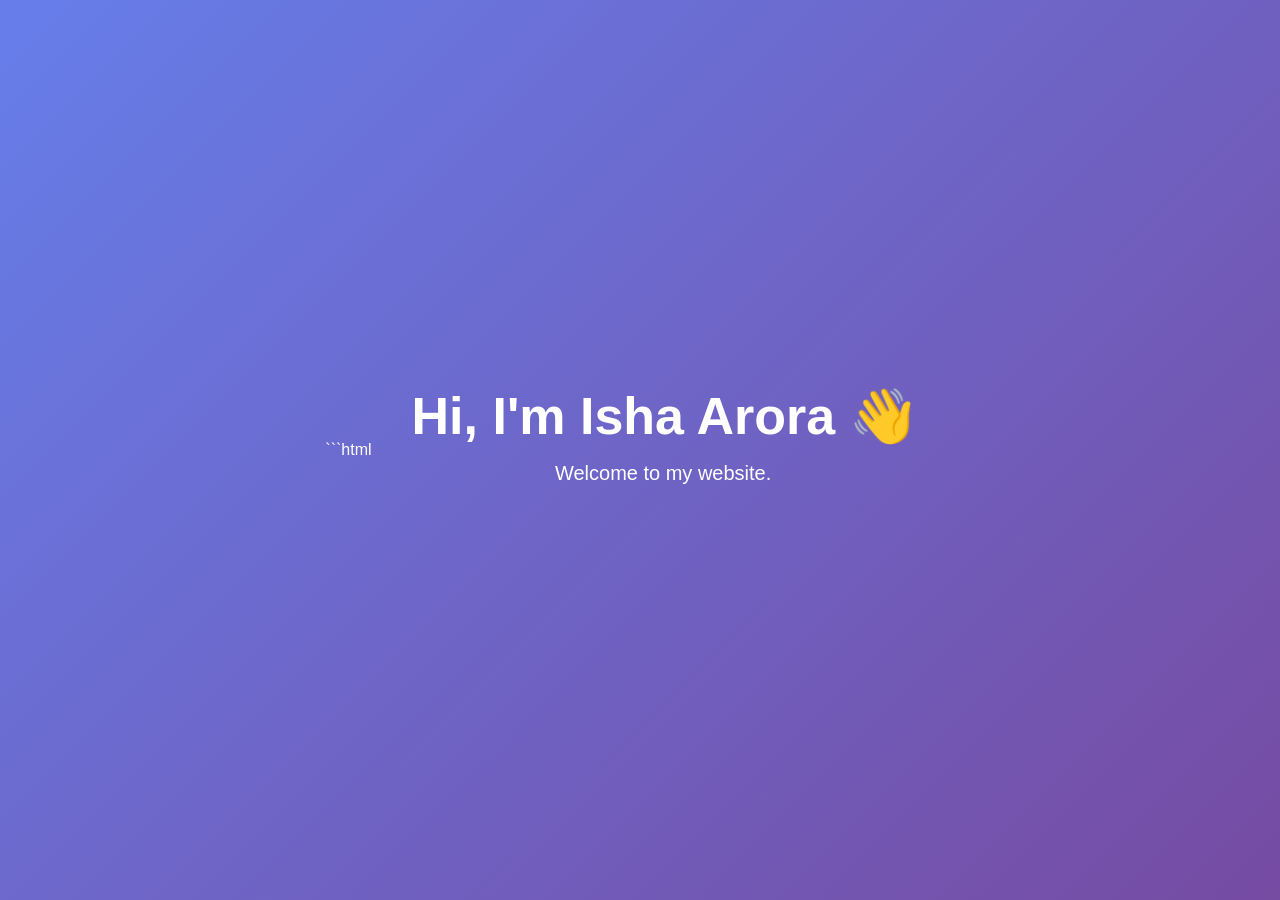
==== index.html @ 1badd106 "Create index.html for official website Initial HTML structure for Isha Arora's official website." ====
```html
<!DOCTYPE html>
<html lang="en">
<head>
    <meta charset="UTF-8">
    <meta name="viewport" content="width=device-width, initial-scale=1.0">

    <title>Isha Arora | Official Website</title>

    <style>
        * {
            margin: 0;
            padding: 0;
            box-sizing: border-box;
            font-family: Arial, sans-serif;
        }

        body {
            min-height: 100vh;
            display: flex;
            justify-content: center;
            align-items: center;
            background: linear-gradient(135deg, #667eea, #764ba2);
            color: white;
            text-align: center;
        }

        .container {
            padding: 40px;
        }

        h1 {
            font-size: 52px;
            margin-bottom: 15px;
        }

        p {
            font-size: 20px;
            margin-bottom: 30px;
        }

        .button {
            display: inline-block;
            padding: 14px 28px;
            background: white;
            color: #667eea;
            text-decoration: none;
            border-radius: 30px;
            font-weight: bold;
            transition: 0.3s;
        }

        .button:hover {
            transform: scale(1.05);
        }

        .status {
            margin-top: 30px;
            font-size: 14px;
            opacity: 0.8;
        }
    </style>
</head>

<body>

    <div class="container">

        <h1>Hi, I'm Isha Arora 👋</h1>

        <p>Welcome to my website.</
```
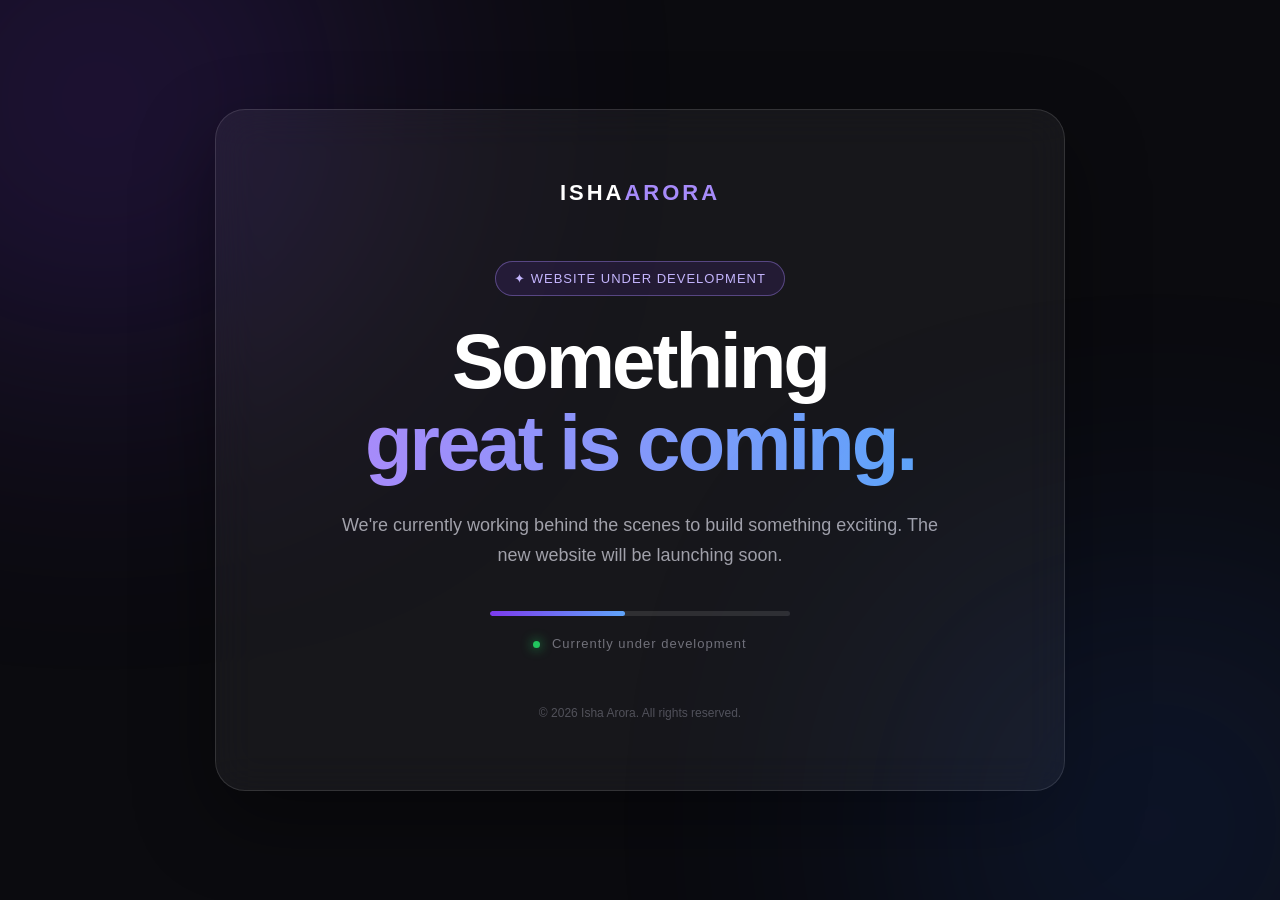
==== commit a0250e00: "Revamp index.html for upcoming website launch Updated the title and added a development status messa" ====
--- a/index.html
+++ b/index.html
@@ -1,72 +1,222 @@
-```html
 <!DOCTYPE html>
 <html lang="en">
 <head>
     <meta charset="UTF-8">
     <meta name="viewport" content="width=device-width, initial-scale=1.0">
 
-    <title>Isha Arora | Official Website</title>
+    <title>Isha Arora | Coming Soon</title>
+
+    <meta name="description" content="Isha Arora's official website is currently under development.">
 
     <style>
         * {
             margin: 0;
             padding: 0;
             box-sizing: border-box;
-            font-family: Arial, sans-serif;
         }
 
         body {
             min-height: 100vh;
+            font-family: Arial, Helvetica, sans-serif;
+            background: #0b0b0f;
+            color: #ffffff;
             display: flex;
             justify-content: center;
             align-items: center;
-            background: linear-gradient(135deg, #667eea, #764ba2);
-            color: white;
+            overflow: hidden;
+        }
+
+        /* Background glow */
+        body::before {
+            content: "";
+            position: fixed;
+            width: 500px;
+            height: 500px;
+            background: #7c3aed;
+            border-radius: 50%;
+            filter: blur(150px);
+            opacity: 0.25;
+            top: -150px;
+            left: -150px;
+        }
+
+        body::after {
+            content: "";
+            position: fixed;
+            width: 450px;
+            height: 450px;
+            background: #2563eb;
+            border-radius: 50%;
+            filter: blur(150px);
+            opacity: 0.2;
+            bottom: -150px;
+            right: -100px;
+        }
+
+        .container {
+            position: relative;
+            width: 90%;
+            max-width: 850px;
+            padding: 70px 40px;
             text-align: center;
-        }
-
-        .container {
-            padding: 40px;
+            background: rgba(255, 255, 255, 0.05);
+            border: 1px solid rgba(255, 255, 255, 0.12);
+            border-radius: 30px;
+            backdrop-filter: blur(20px);
+            box-shadow: 0 30px 80px rgba(0, 0, 0, 0.4);
+        }
+
+        .logo {
+            font-size: 22px;
+            font-weight: bold;
+            letter-spacing: 3px;
+            margin-bottom: 55px;
+            text-transform: uppercase;
+        }
+
+        .logo span {
+            color: #a78bfa;
+        }
+
+        .badge {
+            display: inline-block;
+            padding: 9px 18px;
+            border-radius: 50px;
+            border: 1px solid rgba(167, 139, 250, 0.4);
+            background: rgba(124, 58, 237, 0.12);
+            color: #c4b5fd;
+            font-size: 13px;
+            letter-spacing: 1px;
+            margin-bottom: 25px;
         }
 
         h1 {
-            font-size: 52px;
-            margin-bottom: 15px;
-        }
-
-        p {
-            font-size: 20px;
-            margin-bottom: 30px;
-        }
-
-        .button {
+            font-size: clamp(42px, 7vw, 78px);
+            line-height: 1.05;
+            margin-bottom: 25px;
+            letter-spacing: -3px;
+        }
+
+        h1 span {
+            background: linear-gradient(90deg, #a78bfa, #60a5fa);
+            -webkit-background-clip: text;
+            -webkit-text-fill-color: transparent;
+        }
+
+        .description {
+            max-width: 600px;
+            margin: auto;
+            color: #a1a1aa;
+            font-size: 18px;
+            line-height: 1.7;
+        }
+
+        .loader {
+            width: 100%;
+            max-width: 300px;
+            height: 5px;
+            margin: 40px auto 20px;
+            background: rgba(255, 255, 255, 0.1);
+            border-radius: 20px;
+            overflow: hidden;
+        }
+
+        .loader-bar {
+            height: 100%;
+            width: 45%;
+            border-radius: 20px;
+            background: linear-gradient(90deg, #7c3aed, #60a5fa);
+            animation: loading 2s infinite ease-in-out;
+        }
+
+        @keyframes loading {
+            0% {
+                transform: translateX(-120%);
+            }
+
+            100% {
+                transform: translateX(250%);
+            }
+        }
+
+        .status {
+            color: #71717a;
+            font-size: 13px;
+            letter-spacing: 1px;
+        }
+
+        .footer {
+            margin-top: 55px;
+            color: #52525b;
+            font-size: 12px;
+        }
+
+        .dot {
             display: inline-block;
-            padding: 14px 28px;
-            background: white;
-            color: #667eea;
-            text-decoration: none;
-            border-radius: 30px;
-            font-weight: bold;
-            transition: 0.3s;
-        }
-
-        .button:hover {
-            transform: scale(1.05);
-        }
-
-        .status {
-            margin-top: 30px;
-            font-size: 14px;
-            opacity: 0.8;
+            width: 7px;
+            height: 7px;
+            background: #22c55e;
+            border-radius: 50%;
+            margin-right: 7px;
+            box-shadow: 0 0 12px #22c55e;
+        }
+
+        @media (max-width: 600px) {
+            .container {
+                padding: 50px 25px;
+            }
+
+            .logo {
+                margin-bottom: 40px;
+            }
+
+            h1 {
+                letter-spacing: -2px;
+            }
+
+            .description {
+                font-size: 16px;
+            }
         }
     </style>
 </head>
 
 <body>
 
-    <div class="container">
-
-        <h1>Hi, I'm Isha Arora 👋</h1>
-
-        <p>Welcome to my website.</
-```
+    <main class="container">
+
+        <div class="logo">
+            Isha<span>Arora</span>
+        </div>
+
+        <div class="badge">
+            ✦ WEBSITE UNDER DEVELOPMENT
+        </div>
+
+        <h1>
+            Something<br>
+            <span>great is coming.</span>
+        </h1>
+
+        <p class="description">
+            We're currently working behind the scenes to build something
+            exciting. The new website will be launching soon.
+        </p>
+
+        <div class="loader">
+            <div class="loader-bar"></div>
+        </div>
+
+        <p class="status">
+            <span class="dot"></span>
+            Currently under development
+        </p>
+
+        <div class="footer">
+            © 2026 Isha Arora. All rights reserved.
+        </div>
+
+    </main>
+
+</body>
+</html>
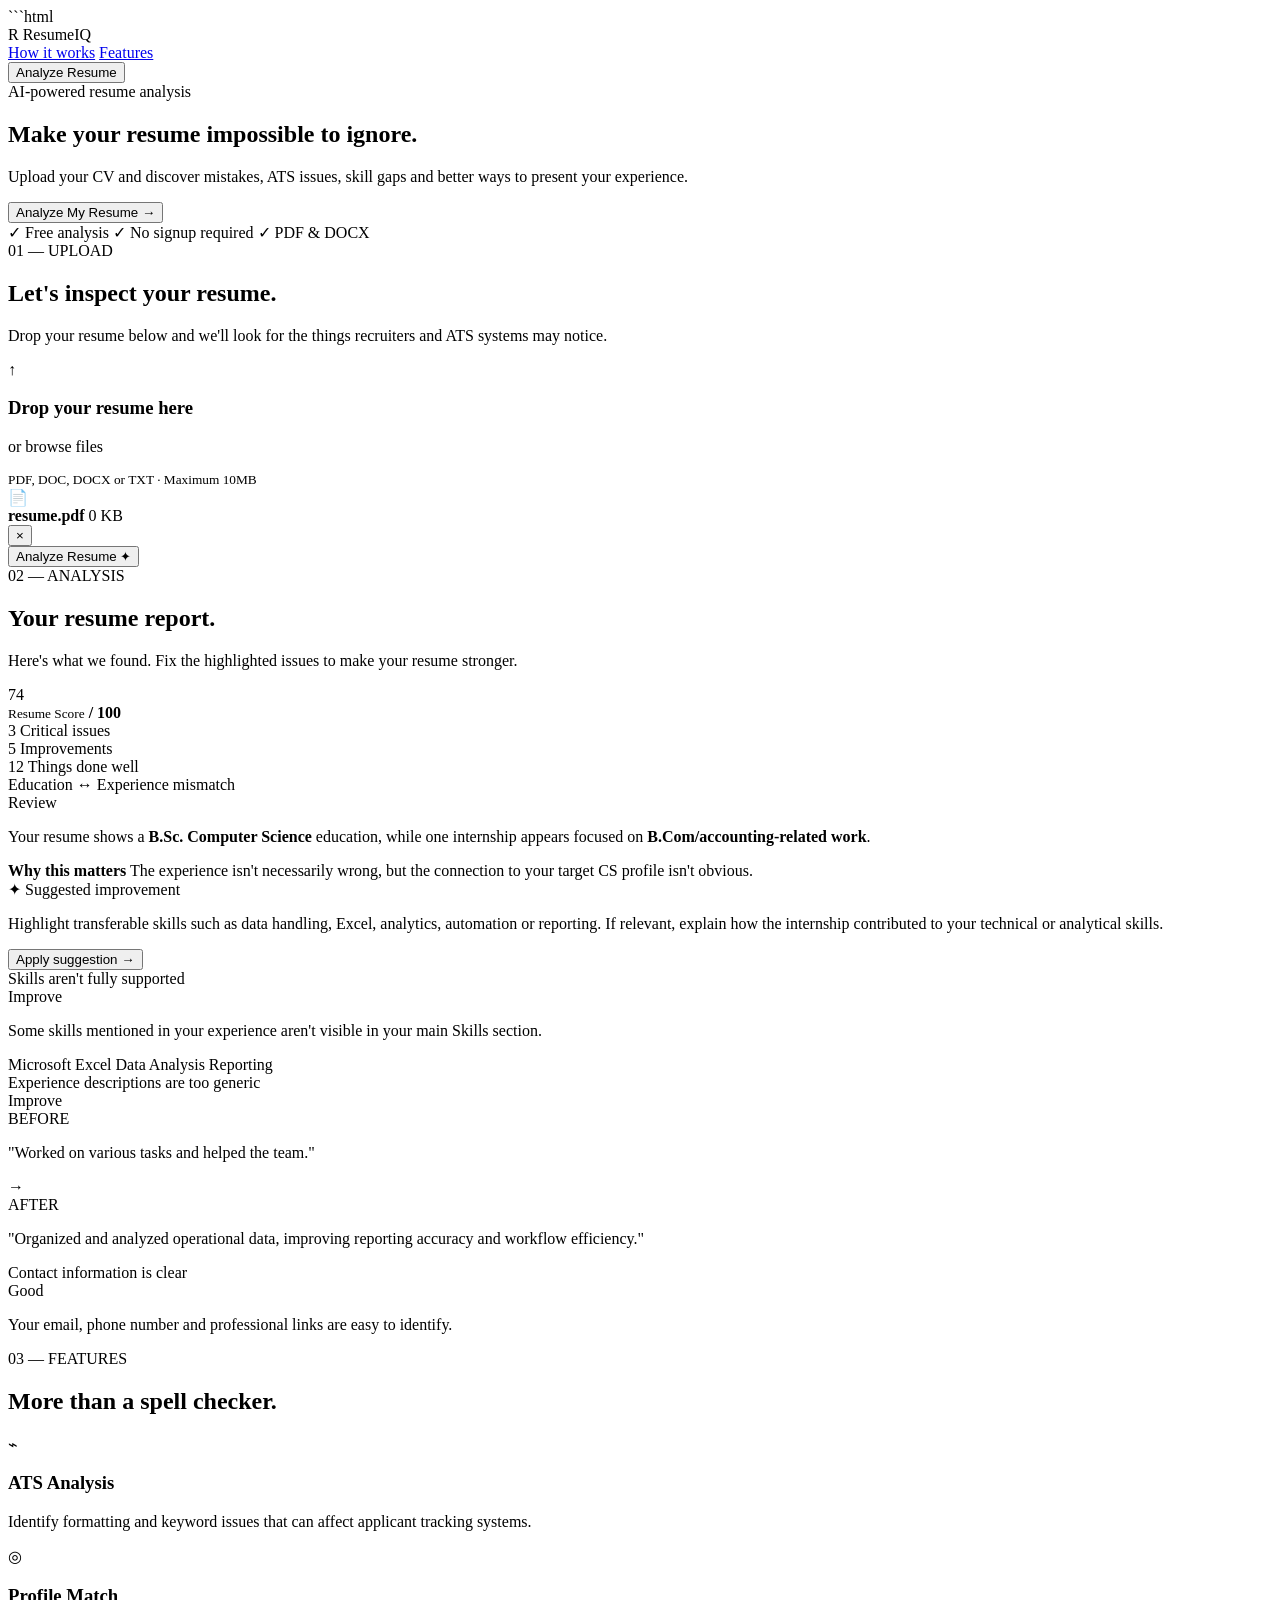
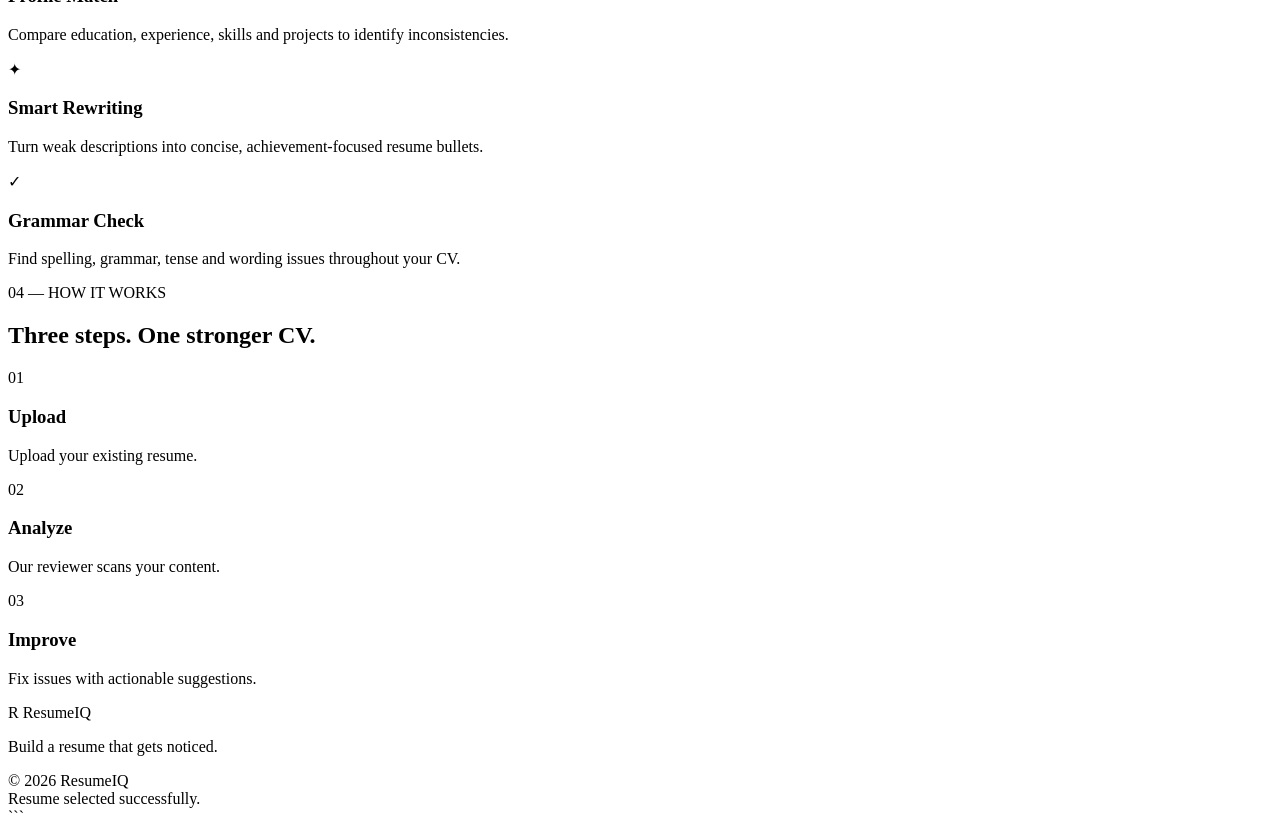
==== commit ab7c6ded: "Update index.html" ====
--- a/index.html
+++ b/index.html
@@ -1,222 +1,491 @@
+```html
 <!DOCTYPE html>
 <html lang="en">
 <head>
-    <meta charset="UTF-8">
-    <meta name="viewport" content="width=device-width, initial-scale=1.0">
-
-    <title>Isha Arora | Coming Soon</title>
-
-    <meta name="description" content="Isha Arora's official website is currently under development.">
-
-    <style>
-        * {
-            margin: 0;
-            padding: 0;
-            box-sizing: border-box;
-        }
-
-        body {
-            min-height: 100vh;
-            font-family: Arial, Helvetica, sans-serif;
-            background: #0b0b0f;
-            color: #ffffff;
-            display: flex;
-            justify-content: center;
-            align-items: center;
-            overflow: hidden;
-        }
-
-        /* Background glow */
-        body::before {
-            content: "";
-            position: fixed;
-            width: 500px;
-            height: 500px;
-            background: #7c3aed;
-            border-radius: 50%;
-            filter: blur(150px);
-            opacity: 0.25;
-            top: -150px;
-            left: -150px;
-        }
-
-        body::after {
-            content: "";
-            position: fixed;
-            width: 450px;
-            height: 450px;
-            background: #2563eb;
-            border-radius: 50%;
-            filter: blur(150px);
-            opacity: 0.2;
-            bottom: -150px;
-            right: -100px;
-        }
-
-        .container {
-            position: relative;
-            width: 90%;
-            max-width: 850px;
-            padding: 70px 40px;
-            text-align: center;
-            background: rgba(255, 255, 255, 0.05);
-            border: 1px solid rgba(255, 255, 255, 0.12);
-            border-radius: 30px;
-            backdrop-filter: blur(20px);
-            box-shadow: 0 30px 80px rgba(0, 0, 0, 0.4);
-        }
-
-        .logo {
-            font-size: 22px;
-            font-weight: bold;
-            letter-spacing: 3px;
-            margin-bottom: 55px;
-            text-transform: uppercase;
-        }
-
-        .logo span {
-            color: #a78bfa;
-        }
-
-        .badge {
-            display: inline-block;
-            padding: 9px 18px;
-            border-radius: 50px;
-            border: 1px solid rgba(167, 139, 250, 0.4);
-            background: rgba(124, 58, 237, 0.12);
-            color: #c4b5fd;
-            font-size: 13px;
-            letter-spacing: 1px;
-            margin-bottom: 25px;
-        }
-
-        h1 {
-            font-size: clamp(42px, 7vw, 78px);
-            line-height: 1.05;
-            margin-bottom: 25px;
-            letter-spacing: -3px;
-        }
-
-        h1 span {
-            background: linear-gradient(90deg, #a78bfa, #60a5fa);
-            -webkit-background-clip: text;
-            -webkit-text-fill-color: transparent;
-        }
-
-        .description {
-            max-width: 600px;
-            margin: auto;
-            color: #a1a1aa;
-            font-size: 18px;
-            line-height: 1.7;
-        }
-
-        .loader {
-            width: 100%;
-            max-width: 300px;
-            height: 5px;
-            margin: 40px auto 20px;
-            background: rgba(255, 255, 255, 0.1);
-            border-radius: 20px;
-            overflow: hidden;
-        }
-
-        .loader-bar {
-            height: 100%;
-            width: 45%;
-            border-radius: 20px;
-            background: linear-gradient(90deg, #7c3aed, #60a5fa);
-            animation: loading 2s infinite ease-in-out;
-        }
-
-        @keyframes loading {
-            0% {
-                transform: translateX(-120%);
-            }
-
-            100% {
-                transform: translateX(250%);
-            }
-        }
-
-        .status {
-            color: #71717a;
-            font-size: 13px;
-            letter-spacing: 1px;
-        }
-
-        .footer {
-            margin-top: 55px;
-            color: #52525b;
-            font-size: 12px;
-        }
-
-        .dot {
-            display: inline-block;
-            width: 7px;
-            height: 7px;
-            background: #22c55e;
-            border-radius: 50%;
-            margin-right: 7px;
-            box-shadow: 0 0 12px #22c55e;
-        }
-
-        @media (max-width: 600px) {
-            .container {
-                padding: 50px 25px;
-            }
-
-            .logo {
-                margin-bottom: 40px;
-            }
-
-            h1 {
-                letter-spacing: -2px;
-            }
-
-            .description {
-                font-size: 16px;
-            }
-        }
-    </style>
+  <meta charset="UTF-8" />
+  <meta name="viewport" content="width=device-width, initial-scale=1.0" />
+
+  <title>ResumeIQ — AI Resume Reviewer</title>
+
+  <meta
+    name="description"
+    content="Analyze your resume, find mistakes, improve your ATS score and make your CV stronger."
+  />
+
+  <link rel="preconnect" href="https://fonts.googleapis.com">
+  <link rel="preconnect" href="https://fonts.gstatic.com" crossorigin>
+
+  <link
+    href="https://fonts.googleapis.com/css2?family=Inter:wght@400;500;600;700;800&display=swap"
+    rel="stylesheet"
+  />
+
+  <link rel="stylesheet" href="style.css" />
 </head>
 
 <body>
 
-    <main class="container">
-
-        <div class="logo">
-            Isha<span>Arora</span>
-        </div>
-
-        <div class="badge">
-            ✦ WEBSITE UNDER DEVELOPMENT
-        </div>
-
-        <h1>
-            Something<br>
-            <span>great is coming.</span>
-        </h1>
-
-        <p class="description">
-            We're currently working behind the scenes to build something
-            exciting. The new website will be launching soon.
+  <div class="background">
+    <div class="orb orb-1"></div>
+    <div class="orb orb-2"></div>
+    <div class="grid"></div>
+  </div>
+
+  <nav class="navbar">
+    <div class="logo">
+      <span class="logo-icon">R</span>
+      <span>Resume<span>IQ</span></span>
+    </div>
+
+    <div class="nav-links">
+      <a href="#how">How it works</a>
+      <a href="#features">Features</a>
+    </div>
+
+    <button class="nav-btn" onclick="scrollToUpload()">
+      Analyze Resume
+    </button>
+  </nav>
+
+
+  <main>
+
+    <!-- HERO -->
+
+    <section class="hero">
+
+      <div class="badge">
+        <span class="pulse"></span>
+        AI-powered resume analysis
+      </div>
+
+      <h1>
+        Make your resume
+        <span>impossible to ignore.</span>
+      </h1>
+
+      <p class="hero-text">
+        Upload your CV and discover mistakes, ATS issues,
+        skill gaps and better ways to present your experience.
+      </p>
+
+      <button class="hero-btn" onclick="scrollToUpload()">
+        Analyze My Resume
+        <span>→</span>
+      </button>
+
+      <div class="trust">
+        <span>✓</span> Free analysis
+        <span>✓</span> No signup required
+        <span>✓</span> PDF & DOCX
+      </div>
+
+    </section>
+
+
+    <!-- UPLOAD -->
+
+    <section class="upload-section" id="upload">
+
+      <div class="section-label">01 — UPLOAD</div>
+
+      <h2>Let's inspect your resume.</h2>
+
+      <p class="section-subtitle">
+        Drop your resume below and we'll look for the things
+        recruiters and ATS systems may notice.
+      </p>
+
+      <div
+        class="upload-box"
+        id="dropZone"
+        onclick="document.getElementById('resumeInput').click()"
+      >
+
+        <input
+          type="file"
+          id="resumeInput"
+          accept=".pdf,.doc,.docx,.txt"
+          hidden
+        />
+
+        <div class="upload-icon">
+          ↑
+        </div>
+
+        <h3>Drop your resume here</h3>
+
+        <p>
+          or <span>browse files</span>
         </p>
 
-        <div class="loader">
-            <div class="loader-bar"></div>
-        </div>
-
-        <p class="status">
-            <span class="dot"></span>
-            Currently under development
-        </p>
-
-        <div class="footer">
-            © 2026 Isha Arora. All rights reserved.
-        </div>
-
-    </main>
+        <small>
+          PDF, DOC, DOCX or TXT · Maximum 10MB
+        </small>
+
+      </div>
+
+      <div class="file-preview" id="filePreview">
+
+        <div class="file-icon">📄</div>
+
+        <div class="file-info">
+          <strong id="fileName">resume.pdf</strong>
+          <span id="fileSize">0 KB</span>
+        </div>
+
+        <button onclick="removeFile(event)">×</button>
+
+      </div>
+
+      <button
+        class="analyze-btn"
+        id="analyzeBtn"
+        onclick="analyzeResume()"
+      >
+        Analyze Resume
+        <span>✦</span>
+      </button>
+
+    </section>
+
+
+    <!-- RESULTS -->
+
+    <section class="results" id="results">
+
+      <div class="section-label">02 — ANALYSIS</div>
+
+      <div class="results-header">
+
+        <div>
+          <h2>Your resume report.</h2>
+
+          <p>
+            Here's what we found. Fix the highlighted issues
+            to make your resume stronger.
+          </p>
+        </div>
+
+        <div class="score-card">
+
+          <div class="score-circle">
+            <span id="score">74</span>
+          </div>
+
+          <div>
+            <small>Resume Score</small>
+            <strong>/ 100</strong>
+          </div>
+
+        </div>
+
+      </div>
+
+
+      <div class="stats">
+
+        <div class="stat">
+          <span class="stat-number red" id="criticalCount">3</span>
+          <span>Critical issues</span>
+        </div>
+
+        <div class="stat">
+          <span class="stat-number yellow" id="warningCount">5</span>
+          <span>Improvements</span>
+        </div>
+
+        <div class="stat">
+          <span class="stat-number green" id="goodCount">12</span>
+          <span>Things done well</span>
+        </div>
+
+      </div>
+
+
+      <div class="issue-list" id="issueList">
+
+        <!-- ISSUE -->
+
+        <div class="issue critical">
+
+          <div class="issue-top">
+
+            <div class="issue-title">
+              <span class="issue-dot"></span>
+              Education ↔ Experience mismatch
+            </div>
+
+            <span class="tag critical-tag">
+              Review
+            </span>
+
+          </div>
+
+          <div class="issue-body">
+
+            <p>
+              Your resume shows a <strong>B.Sc. Computer Science</strong>
+              education, while one internship appears focused on
+              <strong>B.Com/accounting-related work</strong>.
+            </p>
+
+            <div class="notice">
+              <strong>Why this matters</strong>
+              <span>
+                The experience isn't necessarily wrong, but the
+                connection to your target CS profile isn't obvious.
+              </span>
+            </div>
+
+            <div class="suggestion">
+
+              <div class="suggestion-title">
+                ✦ Suggested improvement
+              </div>
+
+              <p>
+                Highlight transferable skills such as data handling,
+                Excel, analytics, automation or reporting. If relevant,
+                explain how the internship contributed to your technical
+                or analytical skills.
+              </p>
+
+              <button class="fix-btn">
+                Apply suggestion →
+              </button>
+
+            </div>
+
+          </div>
+
+        </div>
+
+
+        <!-- ISSUE -->
+
+        <div class="issue warning">
+
+          <div class="issue-top">
+
+            <div class="issue-title">
+              <span class="issue-dot"></span>
+              Skills aren't fully supported
+            </div>
+
+            <span class="tag warning-tag">
+              Improve
+            </span>
+
+          </div>
+
+          <div class="issue-body">
+
+            <p>
+              Some skills mentioned in your experience aren't visible
+              in your main Skills section.
+            </p>
+
+            <div class="chips">
+              <span>Microsoft Excel</span>
+              <span>Data Analysis</span>
+              <span>Reporting</span>
+            </div>
+
+          </div>
+
+        </div>
+
+
+        <!-- ISSUE -->
+
+        <div class="issue warning">
+
+          <div class="issue-top">
+
+            <div class="issue-title">
+              <span class="issue-dot"></span>
+              Experience descriptions are too generic
+            </div>
+
+            <span class="tag warning-tag">
+              Improve
+            </span>
+
+          </div>
+
+          <div class="issue-body">
+
+            <div class="comparison">
+
+              <div>
+                <label>BEFORE</label>
+                <p>
+                  "Worked on various tasks and helped the team."
+                </p>
+              </div>
+
+              <div class="arrow">→</div>
+
+              <div>
+                <label>AFTER</label>
+                <p>
+                  "Organized and analyzed operational data,
+                  improving reporting accuracy and workflow efficiency."
+                </p>
+              </div>
+
+            </div>
+
+          </div>
+
+        </div>
+
+
+        <!-- GOOD -->
+
+        <div class="issue good">
+
+          <div class="issue-top">
+
+            <div class="issue-title">
+              <span class="issue-dot"></span>
+              Contact information is clear
+            </div>
+
+            <span class="tag good-tag">
+              Good
+            </span>
+
+          </div>
+
+          <div class="issue-body">
+
+            <p>
+              Your email, phone number and professional links are
+              easy to identify.
+            </p>
+
+          </div>
+
+        </div>
+
+      </div>
+
+    </section>
+
+
+    <!-- FEATURES -->
+
+    <section class="features" id="features">
+
+      <div class="section-label">03 — FEATURES</div>
+
+      <h2>More than a spell checker.</h2>
+
+      <div class="feature-grid">
+
+        <div class="feature-card">
+          <div class="feature-icon">⌁</div>
+          <h3>ATS Analysis</h3>
+          <p>
+            Identify formatting and keyword issues that can affect
+            applicant tracking systems.
+          </p>
+        </div>
+
+        <div class="feature-card">
+          <div class="feature-icon">◎</div>
+          <h3>Profile Match</h3>
+          <p>
+            Compare education, experience, skills and projects
+            to identify inconsistencies.
+          </p>
+        </div>
+
+        <div class="feature-card">
+          <div class="feature-icon">✦</div>
+          <h3>Smart Rewriting</h3>
+          <p>
+            Turn weak descriptions into concise,
+            achievement-focused resume bullets.
+          </p>
+        </div>
+
+        <div class="feature-card">
+          <div class="feature-icon">✓</div>
+          <h3>Grammar Check</h3>
+          <p>
+            Find spelling, grammar, tense and wording issues
+            throughout your CV.
+          </p>
+        </div>
+
+      </div>
+
+    </section>
+
+
+    <!-- HOW IT WORKS -->
+
+    <section class="how" id="how">
+
+      <div class="section-label">04 — HOW IT WORKS</div>
+
+      <h2>Three steps. One stronger CV.</h2>
+
+      <div class="steps">
+
+        <div class="step">
+          <span>01</span>
+          <h3>Upload</h3>
+          <p>Upload your existing resume.</p>
+        </div>
+
+        <div class="step">
+          <span>02</span>
+          <h3>Analyze</h3>
+          <p>Our reviewer scans your content.</p>
+        </div>
+
+        <div class="step">
+          <span>03</span>
+          <h3>Improve</h3>
+          <p>Fix issues with actionable suggestions.</p>
+        </div>
+
+      </div>
+
+    </section>
+
+  </main>
+
+
+  <footer>
+
+    <div class="logo">
+      <span class="logo-icon">R</span>
+      Resume<span>IQ</span>
+    </div>
+
+    <p>
+      Build a resume that gets noticed.
+    </p>
+
+    <span class="copyright">
+      © 2026 ResumeIQ
+    </span>
+
+  </footer>
+
+
+  <div class="toast" id="toast">
+    Resume selected successfully.
+  </div>
+
+
+  <script src="script.js"></script>
 
 </body>
 </html>
+```
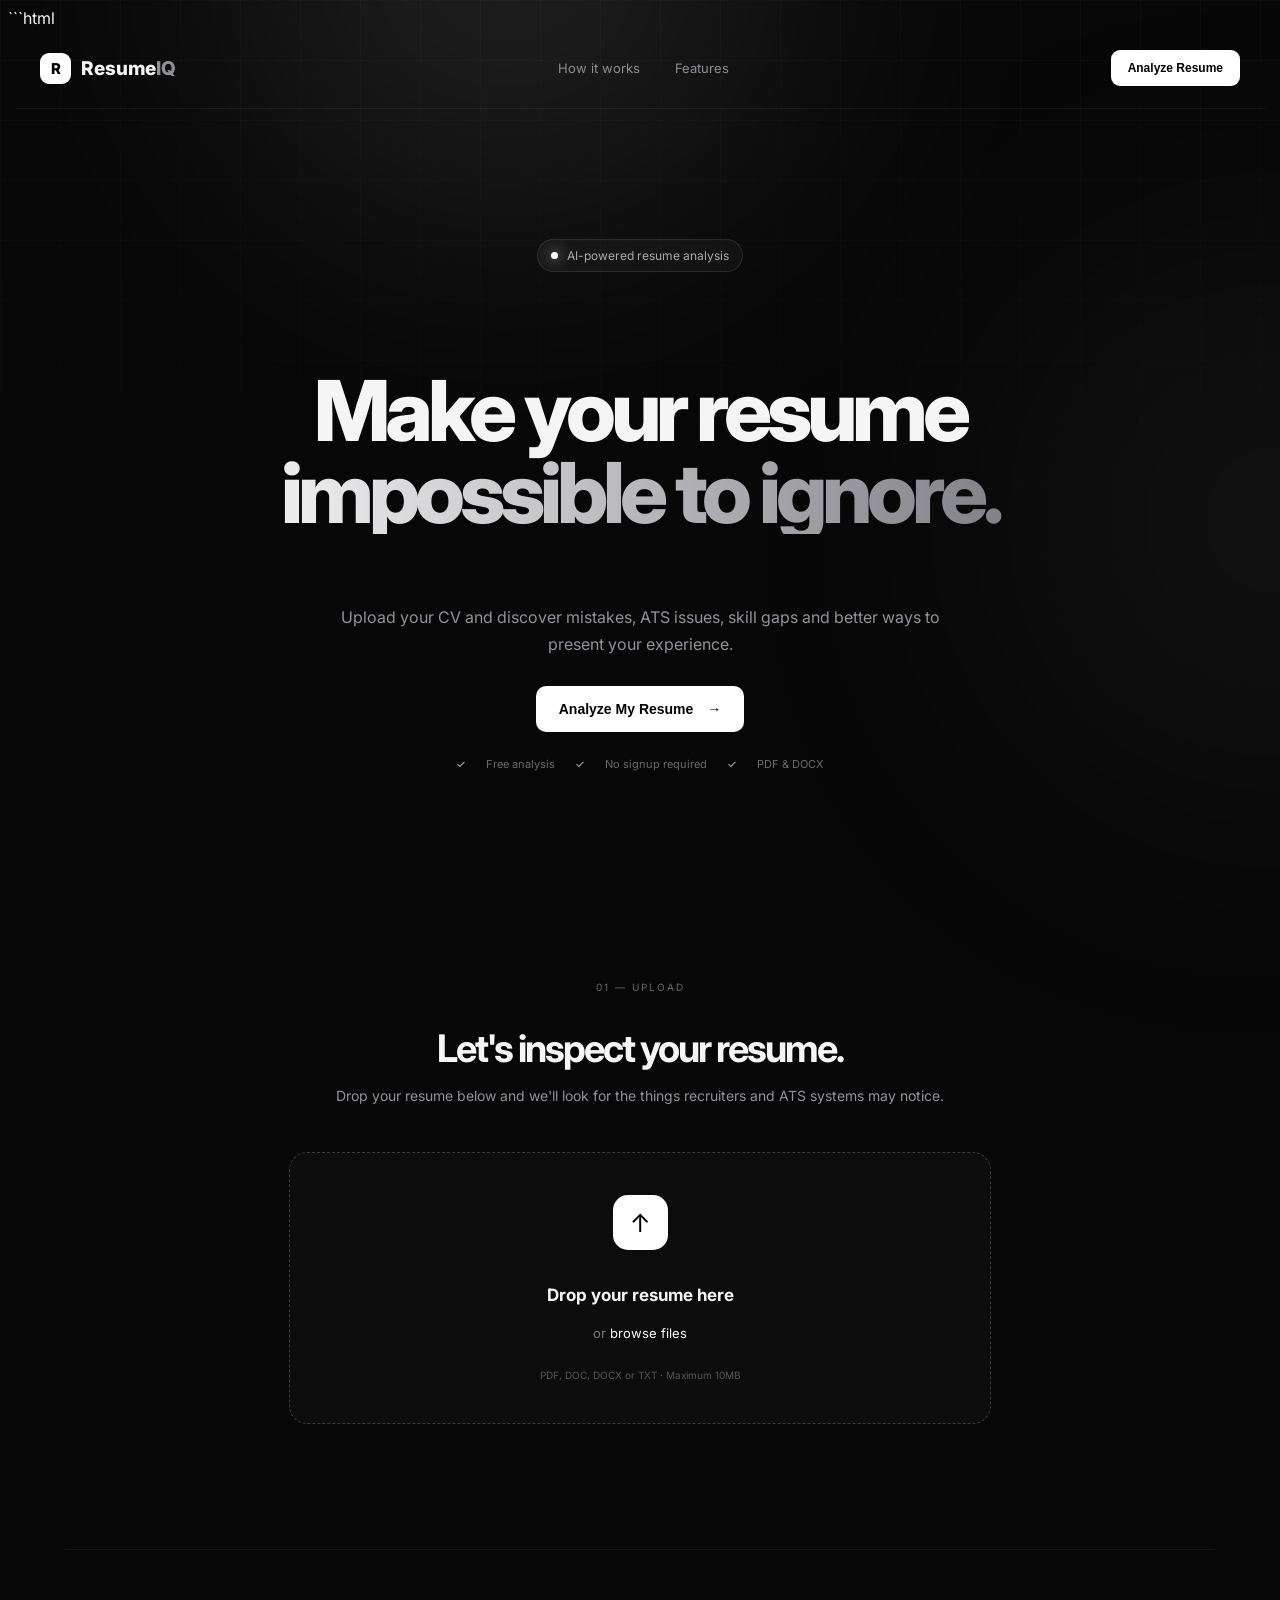
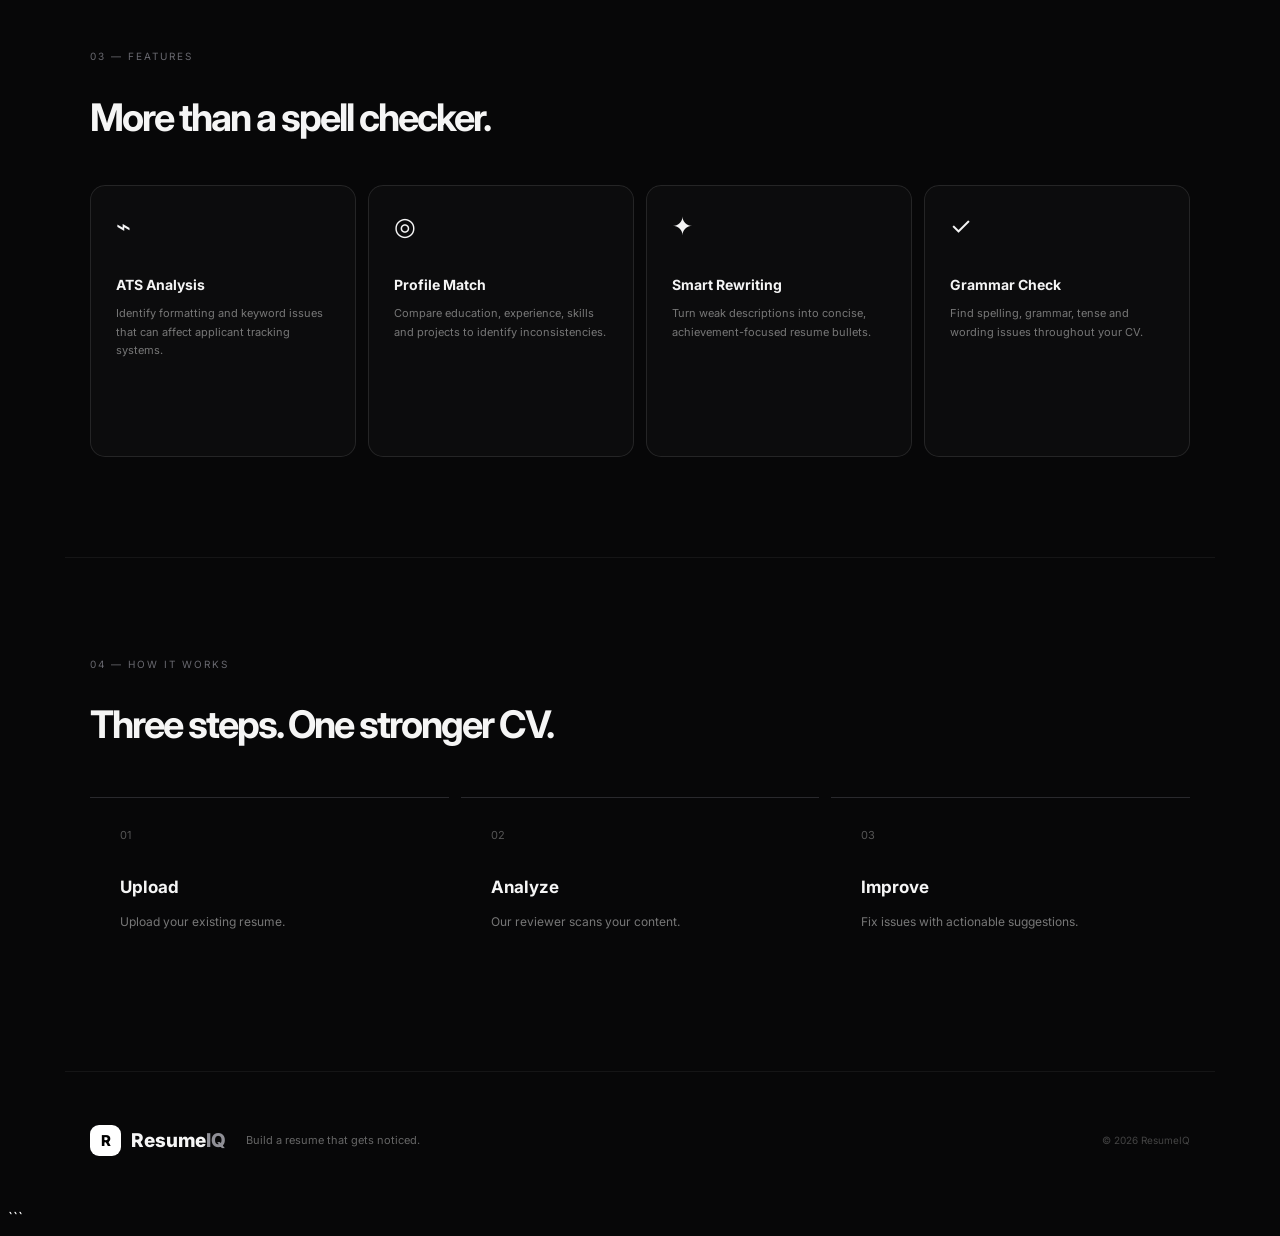
==== commit 29022834: "Update index.html" ====
--- a/index.html
+++ b/index.html
@@ -1,491 +1,891 @@
 ```html
 <!DOCTYPE html>
 <html lang="en">
+
 <head>
-  <meta charset="UTF-8" />
-  <meta name="viewport" content="width=device-width, initial-scale=1.0" />
+
+  <meta charset="UTF-8">
+
+  <meta
+    name="viewport"
+    content="width=device-width, initial-scale=1.0"
+  >
 
   <title>ResumeIQ — AI Resume Reviewer</title>
 
   <meta
     name="description"
-    content="Analyze your resume, find mistakes, improve your ATS score and make your CV stronger."
-  />
+    content="AI-powered resume reviewer that finds mistakes, ATS issues and gives actionable improvements."
+  >
 
   <link rel="preconnect" href="https://fonts.googleapis.com">
-  <link rel="preconnect" href="https://fonts.gstatic.com" crossorigin>
+
+  <link
+    rel="preconnect"
+    href="https://fonts.gstatic.com"
+    crossorigin
+  >
 
   <link
     href="https://fonts.googleapis.com/css2?family=Inter:wght@400;500;600;700;800&display=swap"
     rel="stylesheet"
-  />
-
-  <link rel="stylesheet" href="style.css" />
+  >
+
+  <link rel="stylesheet" href="style.css">
+
 </head>
 
+
 <body>
 
-  <div class="background">
-    <div class="orb orb-1"></div>
-    <div class="orb orb-2"></div>
-    <div class="grid"></div>
-  </div>
-
-  <nav class="navbar">
-    <div class="logo">
-      <span class="logo-icon">R</span>
-      <span>Resume<span>IQ</span></span>
-    </div>
-
-    <div class="nav-links">
-      <a href="#how">How it works</a>
-      <a href="#features">Features</a>
-    </div>
-
-    <button class="nav-btn" onclick="scrollToUpload()">
-      Analyze Resume
+
+<!-- BACKGROUND -->
+
+<div class="background">
+
+  <div class="orb orb-1"></div>
+
+  <div class="orb orb-2"></div>
+
+  <div class="grid"></div>
+
+</div>
+
+
+
+<!-- NAVBAR -->
+
+<nav class="navbar">
+
+  <div class="logo">
+
+    <span class="logo-icon">R</span>
+
+    <span>
+      Resume<span>IQ</span>
+    </span>
+
+  </div>
+
+
+  <div class="nav-links">
+
+    <a href="#how">
+      How it works
+    </a>
+
+    <a href="#features">
+      Features
+    </a>
+
+  </div>
+
+
+  <button
+    class="nav-btn"
+    onclick="scrollToUpload()"
+  >
+    Analyze Resume
+  </button>
+
+</nav>
+
+
+
+<main>
+
+
+<!-- HERO -->
+
+<section class="hero">
+
+  <div class="badge">
+
+    <span class="pulse"></span>
+
+    AI-powered resume analysis
+
+  </div>
+
+
+  <h1>
+
+    Make your resume
+
+    <span>
+      impossible to ignore.
+    </span>
+
+  </h1>
+
+
+  <p class="hero-text">
+
+    Upload your CV and discover mistakes,
+    ATS issues, skill gaps and better ways
+    to present your experience.
+
+  </p>
+
+
+  <button
+    class="hero-btn"
+    onclick="scrollToUpload()"
+  >
+
+    Analyze My Resume
+
+    <span>→</span>
+
+  </button>
+
+
+  <div class="trust">
+
+    <span>✓</span>
+    Free analysis
+
+    <span>✓</span>
+    No signup required
+
+    <span>✓</span>
+    PDF & DOCX
+
+  </div>
+
+</section>
+
+
+
+<!-- UPLOAD -->
+
+<section
+  class="upload-section"
+  id="upload"
+>
+
+  <div class="section-label">
+    01 — UPLOAD
+  </div>
+
+
+  <h2>
+    Let's inspect your resume.
+  </h2>
+
+
+  <p class="section-subtitle">
+
+    Drop your resume below and we'll look
+    for the things recruiters and ATS
+    systems may notice.
+
+  </p>
+
+
+
+  <!-- UPLOAD BOX -->
+
+  <div
+    class="upload-box"
+    id="dropZone"
+  >
+
+    <!-- IMPORTANT:
+         DO NOT REMOVE THIS INPUT -->
+
+    <input
+      type="file"
+      id="resumeInput"
+      accept=".pdf,.doc,.docx,.txt"
+      hidden
+    >
+
+
+    <div class="upload-icon">
+      ↑
+    </div>
+
+
+    <h3>
+      Drop your resume here
+    </h3>
+
+
+    <p>
+      or
+      <span>browse files</span>
+    </p>
+
+
+    <small>
+      PDF, DOC, DOCX or TXT · Maximum 10MB
+    </small>
+
+  </div>
+
+
+
+  <!-- FILE PREVIEW -->
+
+  <div
+    class="file-preview"
+    id="filePreview"
+  >
+
+    <div class="file-icon">
+      📄
+    </div>
+
+
+    <div class="file-info">
+
+      <strong id="fileName">
+        resume.pdf
+      </strong>
+
+      <span id="fileSize">
+        0 KB
+      </span>
+
+    </div>
+
+
+    <button
+      type="button"
+      onclick="removeFile(event)"
+      aria-label="Remove file"
+    >
+      ×
     </button>
-  </nav>
-
-
-  <main>
-
-    <!-- HERO -->
-
-    <section class="hero">
-
-      <div class="badge">
-        <span class="pulse"></span>
-        AI-powered resume analysis
-      </div>
-
-      <h1>
-        Make your resume
-        <span>impossible to ignore.</span>
-      </h1>
-
-      <p class="hero-text">
-        Upload your CV and discover mistakes, ATS issues,
-        skill gaps and better ways to present your experience.
+
+  </div>
+
+
+
+  <!-- ANALYZE -->
+
+  <button
+    type="button"
+    class="analyze-btn"
+    id="analyzeBtn"
+    onclick="analyzeResume()"
+  >
+
+    Analyze Resume
+
+    <span>✦</span>
+
+  </button>
+
+</section>
+
+
+
+<!-- RESULTS -->
+
+<section
+  class="results"
+  id="results"
+>
+
+  <div class="section-label">
+    02 — ANALYSIS
+  </div>
+
+
+  <div class="results-header">
+
+    <div>
+
+      <h2>
+        Your resume report.
+      </h2>
+
+      <p>
+        Here's what we found.
+        Fix the highlighted issues
+        to make your resume stronger.
       </p>
 
-      <button class="hero-btn" onclick="scrollToUpload()">
-        Analyze My Resume
-        <span>→</span>
-      </button>
-
-      <div class="trust">
-        <span>✓</span> Free analysis
-        <span>✓</span> No signup required
-        <span>✓</span> PDF & DOCX
-      </div>
-
-    </section>
-
-
-    <!-- UPLOAD -->
-
-    <section class="upload-section" id="upload">
-
-      <div class="section-label">01 — UPLOAD</div>
-
-      <h2>Let's inspect your resume.</h2>
-
-      <p class="section-subtitle">
-        Drop your resume below and we'll look for the things
-        recruiters and ATS systems may notice.
+    </div>
+
+
+    <div class="score-card">
+
+      <div class="score-circle">
+
+        <span id="score">
+          74
+        </span>
+
+      </div>
+
+
+      <div>
+
+        <small>
+          Resume Score
+        </small>
+
+        <strong>
+          / 100
+        </strong>
+
+      </div>
+
+    </div>
+
+  </div>
+
+
+
+  <!-- STATS -->
+
+  <div class="stats">
+
+    <div class="stat">
+
+      <span class="stat-number red">
+        3
+      </span>
+
+      <span>
+        Critical issues
+      </span>
+
+    </div>
+
+
+    <div class="stat">
+
+      <span class="stat-number yellow">
+        5
+      </span>
+
+      <span>
+        Improvements
+      </span>
+
+    </div>
+
+
+    <div class="stat">
+
+      <span class="stat-number green">
+        12
+      </span>
+
+      <span>
+        Things done well
+      </span>
+
+    </div>
+
+  </div>
+
+
+
+  <!-- ISSUE 1 -->
+
+  <div class="issue-list">
+
+
+    <div class="issue critical">
+
+      <div class="issue-top">
+
+        <div class="issue-title">
+
+          <span class="issue-dot"></span>
+
+          Education ↔ Experience mismatch
+
+        </div>
+
+
+        <span class="tag critical-tag">
+          Review
+        </span>
+
+      </div>
+
+
+      <div class="issue-body">
+
+        <p>
+
+          Your resume shows a
+          <strong>
+            B.Sc. Computer Science
+          </strong>
+
+          education, while one internship
+          appears focused on
+          <strong>
+            B.Com/accounting-related work
+          </strong>.
+
+        </p>
+
+
+        <div class="notice">
+
+          <strong>
+            Why this matters
+          </strong>
+
+          <span>
+
+            The experience isn't necessarily
+            wrong, but the connection to your
+            target CS profile isn't obvious.
+
+          </span>
+
+        </div>
+
+
+        <div class="suggestion">
+
+          <div class="suggestion-title">
+            ✦ Suggested improvement
+          </div>
+
+
+          <p>
+
+            Highlight transferable skills such
+            as data handling, Excel, analytics,
+            automation or reporting.
+
+          </p>
+
+
+          <button
+            type="button"
+            class="fix-btn"
+          >
+            Apply suggestion →
+          </button>
+
+        </div>
+
+      </div>
+
+    </div>
+
+
+
+    <!-- ISSUE 2 -->
+
+    <div class="issue warning">
+
+      <div class="issue-top">
+
+        <div class="issue-title">
+
+          <span class="issue-dot"></span>
+
+          Skills aren't fully supported
+
+        </div>
+
+
+        <span class="tag warning-tag">
+          Improve
+        </span>
+
+      </div>
+
+
+      <div class="issue-body">
+
+        <p>
+
+          Some skills mentioned in your
+          experience aren't visible in your
+          main Skills section.
+
+        </p>
+
+
+        <div class="chips">
+
+          <span>
+            Microsoft Excel
+          </span>
+
+          <span>
+            Data Analysis
+          </span>
+
+          <span>
+            Reporting
+          </span>
+
+        </div>
+
+      </div>
+
+    </div>
+
+
+
+    <!-- ISSUE 3 -->
+
+    <div class="issue warning">
+
+      <div class="issue-top">
+
+        <div class="issue-title">
+
+          <span class="issue-dot"></span>
+
+          Experience descriptions are too generic
+
+        </div>
+
+
+        <span class="tag warning-tag">
+          Improve
+        </span>
+
+      </div>
+
+
+      <div class="issue-body">
+
+        <div class="comparison">
+
+
+          <div>
+
+            <label>
+              BEFORE
+            </label>
+
+            <p>
+              "Worked on various tasks
+              and helped the team."
+            </p>
+
+          </div>
+
+
+          <div class="arrow">
+            →
+          </div>
+
+
+          <div>
+
+            <label>
+              AFTER
+            </label>
+
+            <p>
+
+              "Organized and analyzed
+              operational data, improving
+              reporting accuracy and
+              workflow efficiency."
+
+            </p>
+
+          </div>
+
+
+        </div>
+
+      </div>
+
+    </div>
+
+
+
+    <!-- GOOD -->
+
+    <div class="issue good">
+
+      <div class="issue-top">
+
+        <div class="issue-title">
+
+          <span class="issue-dot"></span>
+
+          Contact information is clear
+
+        </div>
+
+
+        <span class="tag good-tag">
+          Good
+        </span>
+
+      </div>
+
+
+      <div class="issue-body">
+
+        <p>
+
+          Your email, phone number and
+          professional links are easy to identify.
+
+        </p>
+
+      </div>
+
+    </div>
+
+
+  </div>
+
+</section>
+
+
+
+<!-- FEATURES -->
+
+<section
+  class="features"
+  id="features"
+>
+
+  <div class="section-label">
+    03 — FEATURES
+  </div>
+
+
+  <h2>
+    More than a spell checker.
+  </h2>
+
+
+  <div class="feature-grid">
+
+
+    <div class="feature-card">
+
+      <div class="feature-icon">
+        ⌁
+      </div>
+
+      <h3>
+        ATS Analysis
+      </h3>
+
+      <p>
+
+        Identify formatting and keyword
+        issues that can affect applicant
+        tracking systems.
+
       </p>
 
-      <div
-        class="upload-box"
-        id="dropZone"
-        onclick="document.getElementById('resumeInput').click()"
-      >
-
-        <input
-          type="file"
-          id="resumeInput"
-          accept=".pdf,.doc,.docx,.txt"
-          hidden
-        />
-
-        <div class="upload-icon">
-          ↑
-        </div>
-
-        <h3>Drop your resume here</h3>
-
-        <p>
-          or <span>browse files</span>
-        </p>
-
-        <small>
-          PDF, DOC, DOCX or TXT · Maximum 10MB
-        </small>
-
-      </div>
-
-      <div class="file-preview" id="filePreview">
-
-        <div class="file-icon">📄</div>
-
-        <div class="file-info">
-          <strong id="fileName">resume.pdf</strong>
-          <span id="fileSize">0 KB</span>
-        </div>
-
-        <button onclick="removeFile(event)">×</button>
-
-      </div>
-
-      <button
-        class="analyze-btn"
-        id="analyzeBtn"
-        onclick="analyzeResume()"
-      >
-        Analyze Resume
-        <span>✦</span>
-      </button>
-
-    </section>
-
-
-    <!-- RESULTS -->
-
-    <section class="results" id="results">
-
-      <div class="section-label">02 — ANALYSIS</div>
-
-      <div class="results-header">
-
-        <div>
-          <h2>Your resume report.</h2>
-
-          <p>
-            Here's what we found. Fix the highlighted issues
-            to make your resume stronger.
-          </p>
-        </div>
-
-        <div class="score-card">
-
-          <div class="score-circle">
-            <span id="score">74</span>
-          </div>
-
-          <div>
-            <small>Resume Score</small>
-            <strong>/ 100</strong>
-          </div>
-
-        </div>
-
-      </div>
-
-
-      <div class="stats">
-
-        <div class="stat">
-          <span class="stat-number red" id="criticalCount">3</span>
-          <span>Critical issues</span>
-        </div>
-
-        <div class="stat">
-          <span class="stat-number yellow" id="warningCount">5</span>
-          <span>Improvements</span>
-        </div>
-
-        <div class="stat">
-          <span class="stat-number green" id="goodCount">12</span>
-          <span>Things done well</span>
-        </div>
-
-      </div>
-
-
-      <div class="issue-list" id="issueList">
-
-        <!-- ISSUE -->
-
-        <div class="issue critical">
-
-          <div class="issue-top">
-
-            <div class="issue-title">
-              <span class="issue-dot"></span>
-              Education ↔ Experience mismatch
-            </div>
-
-            <span class="tag critical-tag">
-              Review
-            </span>
-
-          </div>
-
-          <div class="issue-body">
-
-            <p>
-              Your resume shows a <strong>B.Sc. Computer Science</strong>
-              education, while one internship appears focused on
-              <strong>B.Com/accounting-related work</strong>.
-            </p>
-
-            <div class="notice">
-              <strong>Why this matters</strong>
-              <span>
-                The experience isn't necessarily wrong, but the
-                connection to your target CS profile isn't obvious.
-              </span>
-            </div>
-
-            <div class="suggestion">
-
-              <div class="suggestion-title">
-                ✦ Suggested improvement
-              </div>
-
-              <p>
-                Highlight transferable skills such as data handling,
-                Excel, analytics, automation or reporting. If relevant,
-                explain how the internship contributed to your technical
-                or analytical skills.
-              </p>
-
-              <button class="fix-btn">
-                Apply suggestion →
-              </button>
-
-            </div>
-
-          </div>
-
-        </div>
-
-
-        <!-- ISSUE -->
-
-        <div class="issue warning">
-
-          <div class="issue-top">
-
-            <div class="issue-title">
-              <span class="issue-dot"></span>
-              Skills aren't fully supported
-            </div>
-
-            <span class="tag warning-tag">
-              Improve
-            </span>
-
-          </div>
-
-          <div class="issue-body">
-
-            <p>
-              Some skills mentioned in your experience aren't visible
-              in your main Skills section.
-            </p>
-
-            <div class="chips">
-              <span>Microsoft Excel</span>
-              <span>Data Analysis</span>
-              <span>Reporting</span>
-            </div>
-
-          </div>
-
-        </div>
-
-
-        <!-- ISSUE -->
-
-        <div class="issue warning">
-
-          <div class="issue-top">
-
-            <div class="issue-title">
-              <span class="issue-dot"></span>
-              Experience descriptions are too generic
-            </div>
-
-            <span class="tag warning-tag">
-              Improve
-            </span>
-
-          </div>
-
-          <div class="issue-body">
-
-            <div class="comparison">
-
-              <div>
-                <label>BEFORE</label>
-                <p>
-                  "Worked on various tasks and helped the team."
-                </p>
-              </div>
-
-              <div class="arrow">→</div>
-
-              <div>
-                <label>AFTER</label>
-                <p>
-                  "Organized and analyzed operational data,
-                  improving reporting accuracy and workflow efficiency."
-                </p>
-              </div>
-
-            </div>
-
-          </div>
-
-        </div>
-
-
-        <!-- GOOD -->
-
-        <div class="issue good">
-
-          <div class="issue-top">
-
-            <div class="issue-title">
-              <span class="issue-dot"></span>
-              Contact information is clear
-            </div>
-
-            <span class="tag good-tag">
-              Good
-            </span>
-
-          </div>
-
-          <div class="issue-body">
-
-            <p>
-              Your email, phone number and professional links are
-              easy to identify.
-            </p>
-
-          </div>
-
-        </div>
-
-      </div>
-
-    </section>
-
-
-    <!-- FEATURES -->
-
-    <section class="features" id="features">
-
-      <div class="section-label">03 — FEATURES</div>
-
-      <h2>More than a spell checker.</h2>
-
-      <div class="feature-grid">
-
-        <div class="feature-card">
-          <div class="feature-icon">⌁</div>
-          <h3>ATS Analysis</h3>
-          <p>
-            Identify formatting and keyword issues that can affect
-            applicant tracking systems.
-          </p>
-        </div>
-
-        <div class="feature-card">
-          <div class="feature-icon">◎</div>
-          <h3>Profile Match</h3>
-          <p>
-            Compare education, experience, skills and projects
-            to identify inconsistencies.
-          </p>
-        </div>
-
-        <div class="feature-card">
-          <div class="feature-icon">✦</div>
-          <h3>Smart Rewriting</h3>
-          <p>
-            Turn weak descriptions into concise,
-            achievement-focused resume bullets.
-          </p>
-        </div>
-
-        <div class="feature-card">
-          <div class="feature-icon">✓</div>
-          <h3>Grammar Check</h3>
-          <p>
-            Find spelling, grammar, tense and wording issues
-            throughout your CV.
-          </p>
-        </div>
-
-      </div>
-
-    </section>
-
-
-    <!-- HOW IT WORKS -->
-
-    <section class="how" id="how">
-
-      <div class="section-label">04 — HOW IT WORKS</div>
-
-      <h2>Three steps. One stronger CV.</h2>
-
-      <div class="steps">
-
-        <div class="step">
-          <span>01</span>
-          <h3>Upload</h3>
-          <p>Upload your existing resume.</p>
-        </div>
-
-        <div class="step">
-          <span>02</span>
-          <h3>Analyze</h3>
-          <p>Our reviewer scans your content.</p>
-        </div>
-
-        <div class="step">
-          <span>03</span>
-          <h3>Improve</h3>
-          <p>Fix issues with actionable suggestions.</p>
-        </div>
-
-      </div>
-
-    </section>
-
-  </main>
-
-
-  <footer>
-
-    <div class="logo">
-      <span class="logo-icon">R</span>
+    </div>
+
+
+
+    <div class="feature-card">
+
+      <div class="feature-icon">
+        ◎
+      </div>
+
+      <h3>
+        Profile Match
+      </h3>
+
+      <p>
+
+        Compare education, experience,
+        skills and projects to identify
+        inconsistencies.
+
+      </p>
+
+    </div>
+
+
+
+    <div class="feature-card">
+
+      <div class="feature-icon">
+        ✦
+      </div>
+
+      <h3>
+        Smart Rewriting
+      </h3>
+
+      <p>
+
+        Turn weak descriptions into concise,
+        achievement-focused resume bullets.
+
+      </p>
+
+    </div>
+
+
+
+    <div class="feature-card">
+
+      <div class="feature-icon">
+        ✓
+      </div>
+
+      <h3>
+        Grammar Check
+      </h3>
+
+      <p>
+
+        Find spelling, grammar, tense and
+        wording issues throughout your CV.
+
+      </p>
+
+    </div>
+
+
+  </div>
+
+</section>
+
+
+
+<!-- HOW IT WORKS -->
+
+<section
+  class="how"
+  id="how"
+>
+
+  <div class="section-label">
+    04 — HOW IT WORKS
+  </div>
+
+
+  <h2>
+    Three steps. One stronger CV.
+  </h2>
+
+
+  <div class="steps">
+
+
+    <div class="step">
+
+      <span>
+        01
+      </span>
+
+      <h3>
+        Upload
+      </h3>
+
+      <p>
+        Upload your existing resume.
+      </p>
+
+    </div>
+
+
+
+    <div class="step">
+
+      <span>
+        02
+      </span>
+
+      <h3>
+        Analyze
+      </h3>
+
+      <p>
+        Our reviewer scans your content.
+      </p>
+
+    </div>
+
+
+
+    <div class="step">
+
+      <span>
+        03
+      </span>
+
+      <h3>
+        Improve
+      </h3>
+
+      <p>
+        Fix issues with actionable suggestions.
+      </p>
+
+    </div>
+
+
+  </div>
+
+</section>
+
+
+</main>
+
+
+
+<!-- FOOTER -->
+
+<footer>
+
+  <div class="logo">
+
+    <span class="logo-icon">
+      R
+    </span>
+
+    <span>
       Resume<span>IQ</span>
-    </div>
-
-    <p>
-      Build a resume that gets noticed.
-    </p>
-
-    <span class="copyright">
-      © 2026 ResumeIQ
     </span>
 
-  </footer>
-
-
-  <div class="toast" id="toast">
-    Resume selected successfully.
-  </div>
-
-
-  <script src="script.js"></script>
+  </div>
+
+
+  <p>
+    Build a resume that gets noticed.
+  </p>
+
+
+  <span class="copyright">
+    © 2026 ResumeIQ
+  </span>
+
+</footer>
+
+
+
+<!-- TOAST -->
+
+<div
+  class="toast"
+  id="toast"
+>
+  Resume selected successfully.
+</div>
+
+
+
+<!-- JAVASCRIPT -->
+
+<script src="script.js"></script>
+
 
 </body>
+
 </html>
 ```
--- a/style.css
+++ b/style.css
@@ -0,0 +1,1005 @@
+```css
+* {
+  margin: 0;
+  padding: 0;
+  box-sizing: border-box;
+}
+
+:root {
+  --bg: #070708;
+  --card: rgba(255, 255, 255, 0.045);
+  --border: rgba(255, 255, 255, 0.10);
+  --text: #f5f5f5;
+  --muted: #92929a;
+  --accent: #ffffff;
+}
+
+html {
+  scroll-behavior: smooth;
+}
+
+body {
+  font-family: "Inter", sans-serif;
+  background: var(--bg);
+  color: var(--text);
+  min-height: 100vh;
+  overflow-x: hidden;
+}
+
+.background {
+  position: fixed;
+  inset: 0;
+  pointer-events: none;
+  z-index: -1;
+}
+
+.grid {
+  position: absolute;
+  inset: 0;
+
+  background-image:
+    linear-gradient(
+      rgba(255,255,255,.025) 1px,
+      transparent 1px
+    ),
+    linear-gradient(
+      90deg,
+      rgba(255,255,255,.025) 1px,
+      transparent 1px
+    );
+
+  background-size: 60px 60px;
+
+  mask-image: linear-gradient(
+    to bottom,
+    black,
+    transparent 75%
+  );
+}
+
+.orb {
+  position: absolute;
+  width: 500px;
+  height: 500px;
+  border-radius: 50%;
+  filter: blur(140px);
+  opacity: .13;
+}
+
+.orb-1 {
+  background: #ffffff;
+  top: -300px;
+  left: 20%;
+}
+
+.orb-2 {
+  background: #777777;
+  right: -250px;
+  top: 30%;
+}
+
+
+/* NAVBAR */
+
+.navbar {
+  height: 80px;
+  max-width: 1200px;
+  margin: auto;
+
+  display: flex;
+  align-items: center;
+  justify-content: space-between;
+
+  padding: 0 25px;
+
+  border-bottom: 1px solid rgba(255,255,255,.06);
+}
+
+.logo {
+  display: flex;
+  align-items: center;
+  gap: 10px;
+
+  font-size: 19px;
+  font-weight: 800;
+}
+
+.logo > span:last-child > span {
+  color: #8f8f96;
+}
+
+.logo-icon {
+  width: 31px;
+  height: 31px;
+
+  display: grid;
+  place-items: center;
+
+  border-radius: 9px;
+
+  background: #fff;
+  color: #000;
+
+  font-size: 15px;
+}
+
+.nav-links {
+  display: flex;
+  gap: 35px;
+}
+
+.nav-links a {
+  color: #8d8d95;
+  text-decoration: none;
+  font-size: 13px;
+
+  transition: .25s;
+}
+
+.nav-links a:hover {
+  color: white;
+}
+
+.nav-btn {
+  background: white;
+  border: none;
+  color: black;
+
+  padding: 11px 17px;
+  border-radius: 9px;
+
+  font-weight: 700;
+  font-size: 12px;
+
+  cursor: pointer;
+
+  transition: .25s;
+}
+
+.nav-btn:hover {
+  transform: translateY(-2px);
+}
+
+
+/* HERO */
+
+.hero {
+  max-width: 950px;
+  margin: auto;
+
+  padding: 130px 25px 110px;
+
+  text-align: center;
+}
+
+.badge {
+  display: inline-flex;
+  align-items: center;
+  gap: 9px;
+
+  padding: 8px 13px;
+
+  border: 1px solid var(--border);
+  border-radius: 100px;
+
+  background: rgba(255,255,255,.035);
+
+  color: #aaaab1;
+
+  font-size: 12px;
+
+  margin-bottom: 28px;
+}
+
+.pulse {
+  width: 7px;
+  height: 7px;
+
+  background: #fff;
+
+  border-radius: 50%;
+
+  box-shadow: 0 0 15px white;
+
+  animation: pulse 1.8s infinite;
+}
+
+@keyframes pulse {
+  50% {
+    opacity: .3;
+    transform: scale(.7);
+  }
+}
+
+.hero h1 {
+  font-size: clamp(48px, 7vw, 84px);
+
+  line-height: .98;
+
+  letter-spacing: -5px;
+
+  font-weight: 800;
+}
+
+.hero h1 span {
+  display: block;
+
+  background: linear-gradient(
+    90deg,
+    #fff,
+    #707078
+  );
+
+  -webkit-background-clip: text;
+  background-clip: text;
+
+  color: transparent;
+}
+
+.hero-text {
+  max-width: 620px;
+  margin: 28px auto;
+
+  color: var(--muted);
+
+  line-height: 1.7;
+  font-size: 16px;
+}
+
+.hero-btn,
+.analyze-btn {
+  border: none;
+
+  background: #fff;
+  color: #000;
+
+  padding: 15px 23px;
+
+  border-radius: 10px;
+
+  font-size: 14px;
+  font-weight: 700;
+
+  cursor: pointer;
+
+  transition: .25s;
+}
+
+.hero-btn span {
+  margin-left: 10px;
+}
+
+.hero-btn:hover,
+.analyze-btn:hover {
+  transform: translateY(-3px);
+  box-shadow: 0 15px 40px rgba(255,255,255,.12);
+}
+
+.trust {
+  display: flex;
+  justify-content: center;
+  gap: 20px;
+
+  margin-top: 25px;
+
+  color: #696970;
+
+  font-size: 11px;
+}
+
+.trust span {
+  color: #bbb;
+}
+
+
+/* GENERAL */
+
+section {
+  max-width: 1100px;
+  margin: auto;
+
+  padding: 100px 25px;
+}
+
+.section-label {
+  font-size: 10px;
+  letter-spacing: 2px;
+  color: #68686f;
+
+  margin-bottom: 18px;
+}
+
+section h2 {
+  font-size: 38px;
+  letter-spacing: -2px;
+
+  margin-bottom: 13px;
+}
+
+.section-subtitle {
+  color: var(--muted);
+  font-size: 14px;
+  line-height: 1.6;
+}
+
+
+/* UPLOAD */
+
+.upload-section {
+  text-align: center;
+}
+
+.upload-box {
+  max-width: 700px;
+  min-height: 270px;
+
+  margin: 45px auto 25px;
+
+  border: 1px dashed #3a3a3f;
+
+  border-radius: 18px;
+
+  display: flex;
+  flex-direction: column;
+  justify-content: center;
+  align-items: center;
+
+  background: rgba(255,255,255,.025);
+
+  cursor: pointer;
+
+  transition: .3s;
+}
+
+.upload-box:hover,
+.upload-box.dragging {
+  border-color: #aaa;
+  background: rgba(255,255,255,.05);
+
+  transform: scale(1.01);
+}
+
+.upload-icon {
+  width: 55px;
+  height: 55px;
+
+  border-radius: 15px;
+
+  display: grid;
+  place-items: center;
+
+  background: white;
+  color: black;
+
+  font-size: 25px;
+
+  margin-bottom: 18px;
+}
+
+.upload-box h3 {
+  font-size: 17px;
+  margin-bottom: 7px;
+}
+
+.upload-box p {
+  color: #777;
+  font-size: 13px;
+}
+
+.upload-box p span {
+  color: white;
+}
+
+.upload-box small {
+  margin-top: 15px;
+  color: #555;
+  font-size: 10px;
+}
+
+.file-preview {
+  max-width: 700px;
+  margin: 0 auto 20px;
+
+  display: none;
+
+  align-items: center;
+  gap: 13px;
+
+  padding: 14px 17px;
+
+  border: 1px solid var(--border);
+  border-radius: 12px;
+
+  background: var(--card);
+
+  text-align: left;
+}
+
+.file-icon {
+  font-size: 25px;
+}
+
+.file-info {
+  display: flex;
+  flex-direction: column;
+  flex: 1;
+}
+
+.file-info strong {
+  font-size: 13px;
+}
+
+.file-info span {
+  color: #666;
+  font-size: 10px;
+  margin-top: 3px;
+}
+
+.file-preview button {
+  border: none;
+  background: none;
+
+  color: #888;
+
+  font-size: 23px;
+
+  cursor: pointer;
+}
+
+.analyze-btn {
+  display: none;
+}
+
+
+/* RESULTS */
+
+.results {
+  display: none;
+}
+
+.results.visible {
+  display: block;
+  animation: reveal .6s ease;
+}
+
+@keyframes reveal {
+  from {
+    opacity: 0;
+    transform: translateY(25px);
+  }
+
+  to {
+    opacity: 1;
+    transform: translateY(0);
+  }
+}
+
+.results-header {
+  display: flex;
+  justify-content: space-between;
+  align-items: center;
+
+  margin-bottom: 35px;
+}
+
+.results-header p {
+  color: var(--muted);
+  font-size: 13px;
+}
+
+.score-card {
+  display: flex;
+  align-items: center;
+  gap: 13px;
+
+  padding: 13px 17px;
+
+  border: 1px solid var(--border);
+  border-radius: 13px;
+
+  background: var(--card);
+}
+
+.score-circle {
+  width: 57px;
+  height: 57px;
+
+  border-radius: 50%;
+
+  display: grid;
+  place-items: center;
+
+  background:
+    radial-gradient(
+      circle,
+      #090909 63%,
+      transparent 64%
+    );
+
+  border: 2px solid #ddd;
+}
+
+.score-circle span {
+  font-size: 16px;
+  font-weight: 800;
+}
+
+.score-card small {
+  color: #777;
+  font-size: 10px;
+}
+
+.score-card strong {
+  font-size: 10px;
+  color: #aaa;
+}
+
+
+/* STATS */
+
+.stats {
+  display: grid;
+  grid-template-columns: repeat(3, 1fr);
+
+  border: 1px solid var(--border);
+  border-radius: 15px;
+
+  overflow: hidden;
+
+  margin-bottom: 20px;
+}
+
+.stat {
+  padding: 25px;
+
+  display: flex;
+  flex-direction: column;
+  gap: 5px;
+
+  background: rgba(255,255,255,.025);
+
+  border-right: 1px solid var(--border);
+}
+
+.stat:last-child {
+  border-right: none;
+}
+
+.stat-number {
+  font-size: 27px;
+  font-weight: 800;
+}
+
+.stat span:last-child {
+  color: #777;
+  font-size: 11px;
+}
+
+.red {
+  color: #ff7777;
+}
+
+.yellow {
+  color: #e5c77a;
+}
+
+.green {
+  color: #78d59b;
+}
+
+
+/* ISSUES */
+
+.issue-list {
+  display: flex;
+  flex-direction: column;
+  gap: 12px;
+}
+
+.issue {
+  border: 1px solid var(--border);
+  border-radius: 15px;
+
+  background: rgba(255,255,255,.025);
+
+  overflow: hidden;
+}
+
+.issue-top {
+  padding: 18px 20px;
+
+  display: flex;
+  justify-content: space-between;
+  align-items: center;
+}
+
+.issue-title {
+  display: flex;
+  align-items: center;
+  gap: 10px;
+
+  font-size: 13px;
+  font-weight: 600;
+}
+
+.issue-dot {
+  width: 7px;
+  height: 7px;
+
+  border-radius: 50%;
+  background: #aaa;
+}
+
+.critical .issue-dot {
+  background: #ff7777;
+}
+
+.warning .issue-dot {
+  background: #e5c77a;
+}
+
+.good .issue-dot {
+  background: #78d59b;
+}
+
+.tag {
+  padding: 5px 9px;
+
+  border-radius: 5px;
+
+  font-size: 9px;
+}
+
+.critical-tag {
+  color: #ff9292;
+  background: rgba(255,100,100,.08);
+}
+
+.warning-tag {
+  color: #d7bc73;
+  background: rgba(220,180,70,.08);
+}
+
+.good-tag {
+  color: #79d59a;
+  background: rgba(80,220,130,.08);
+}
+
+.issue-body {
+  padding: 0 20px 20px;
+
+  color: #888;
+
+  font-size: 12px;
+  line-height: 1.7;
+}
+
+.issue-body strong {
+  color: #ddd;
+}
+
+.notice {
+  display: flex;
+  flex-direction: column;
+  gap: 3px;
+
+  padding: 13px;
+
+  margin-top: 15px;
+
+  border-left: 2px solid #555;
+
+  background: rgba(255,255,255,.025);
+}
+
+.notice strong {
+  font-size: 10px;
+  text-transform: uppercase;
+  letter-spacing: 1px;
+}
+
+.notice span {
+  color: #777;
+}
+
+.suggestion {
+  margin-top: 15px;
+
+  padding: 17px;
+
+  border: 1px solid #29292d;
+
+  border-radius: 10px;
+
+  background: rgba(255,255,255,.025);
+}
+
+.suggestion-title {
+  color: #ddd;
+  font-size: 11px;
+  font-weight: 700;
+
+  margin-bottom: 7px;
+}
+
+.fix-btn {
+  margin-top: 12px;
+
+  background: white;
+  color: black;
+
+  border: none;
+
+  padding: 8px 12px;
+
+  border-radius: 7px;
+
+  font-size: 10px;
+  font-weight: 700;
+
+  cursor: pointer;
+}
+
+.chips {
+  display: flex;
+  flex-wrap: wrap;
+  gap: 8px;
+
+  margin-top: 15px;
+}
+
+.chips span {
+  padding: 6px 9px;
+
+  border-radius: 5px;
+
+  border: 1px solid #29292d;
+
+  color: #aaa;
+
+  font-size: 10px;
+}
+
+.comparison {
+  display: grid;
+  grid-template-columns: 1fr 30px 1fr;
+  align-items: center;
+
+  gap: 15px;
+}
+
+.comparison > div {
+  padding: 15px;
+
+  border-radius: 10px;
+
+  background: rgba(255,255,255,.025);
+}
+
+.comparison label {
+  font-size: 8px;
+  letter-spacing: 1.5px;
+
+  color: #666;
+}
+
+.comparison p {
+  margin-top: 8px;
+}
+
+.arrow {
+  text-align: center;
+  color: white;
+}
+
+
+/* FEATURES */
+
+.features {
+  border-top: 1px solid rgba(255,255,255,.06);
+}
+
+.feature-grid {
+  display: grid;
+  grid-template-columns: repeat(4, 1fr);
+
+  gap: 12px;
+
+  margin-top: 45px;
+}
+
+.feature-card {
+  padding: 25px;
+
+  min-height: 220px;
+
+  border: 1px solid var(--border);
+  border-radius: 15px;
+
+  background: rgba(255,255,255,.025);
+
+  transition: .3s;
+}
+
+.feature-card:hover {
+  transform: translateY(-5px);
+
+  background: rgba(255,255,255,.05);
+}
+
+.feature-icon {
+  font-size: 25px;
+  margin-bottom: 35px;
+}
+
+.feature-card h3 {
+  font-size: 14px;
+  margin-bottom: 10px;
+}
+
+.feature-card p {
+  color: #777;
+
+  font-size: 11px;
+  line-height: 1.7;
+}
+
+
+/* HOW */
+
+.how {
+  border-top: 1px solid rgba(255,255,255,.06);
+}
+
+.steps {
+  display: grid;
+  grid-template-columns: repeat(3, 1fr);
+
+  margin-top: 50px;
+
+  gap: 12px;
+}
+
+.step {
+  padding: 30px;
+
+  border-top: 1px solid #29292d;
+}
+
+.step span {
+  color: #555;
+  font-size: 11px;
+}
+
+.step h3 {
+  margin-top: 35px;
+  font-size: 17px;
+}
+
+.step p {
+  margin-top: 8px;
+
+  color: #777;
+  font-size: 12px;
+}
+
+
+/* FOOTER */
+
+footer {
+  max-width: 1100px;
+
+  margin: auto;
+
+  padding: 50px 25px;
+
+  border-top: 1px solid rgba(255,255,255,.06);
+
+  display: flex;
+  align-items: center;
+  gap: 20px;
+}
+
+footer p {
+  color: #666;
+  font-size: 11px;
+
+  flex: 1;
+}
+
+.copyright {
+  color: #444;
+  font-size: 10px;
+}
+
+
+/* TOAST */
+
+.toast {
+  position: fixed;
+
+  bottom: 25px;
+  right: 25px;
+
+  padding: 13px 18px;
+
+  background: white;
+  color: black;
+
+  border-radius: 9px;
+
+  font-size: 11px;
+  font-weight: 600;
+
+  transform: translateY(100px);
+  opacity: 0;
+
+  transition: .3s;
+
+  z-index: 100;
+}
+
+.toast.show {
+  transform: translateY(0);
+  opacity: 1;
+}
+
+
+/* MOBILE */
+
+@media (max-width: 800px) {
+
+  .nav-links {
+    display: none;
+  }
+
+  .hero {
+    padding-top: 90px;
+  }
+
+  .hero h1 {
+    letter-spacing: -3px;
+  }
+
+  .trust {
+    flex-wrap: wrap;
+  }
+
+  .stats,
+  .feature-grid,
+  .steps {
+    grid-template-columns: 1fr;
+  }
+
+  .stat {
+    border-right: none;
+    border-bottom: 1px solid var(--border);
+  }
+
+  .stat:last-child {
+    border-bottom: none;
+  }
+
+  .feature-card {
+    min-height: auto;
+  }
+
+  .results-header {
+    align-items: flex-start;
+    flex-direction: column;
+    gap: 20px;
+  }
+
+  .comparison {
+    grid-template-columns: 1fr;
+  }
+
+  .arrow {
+    transform: rotate(90deg);
+  }
+
+  footer {
+    flex-wrap: wrap;
+  }
+}
+```
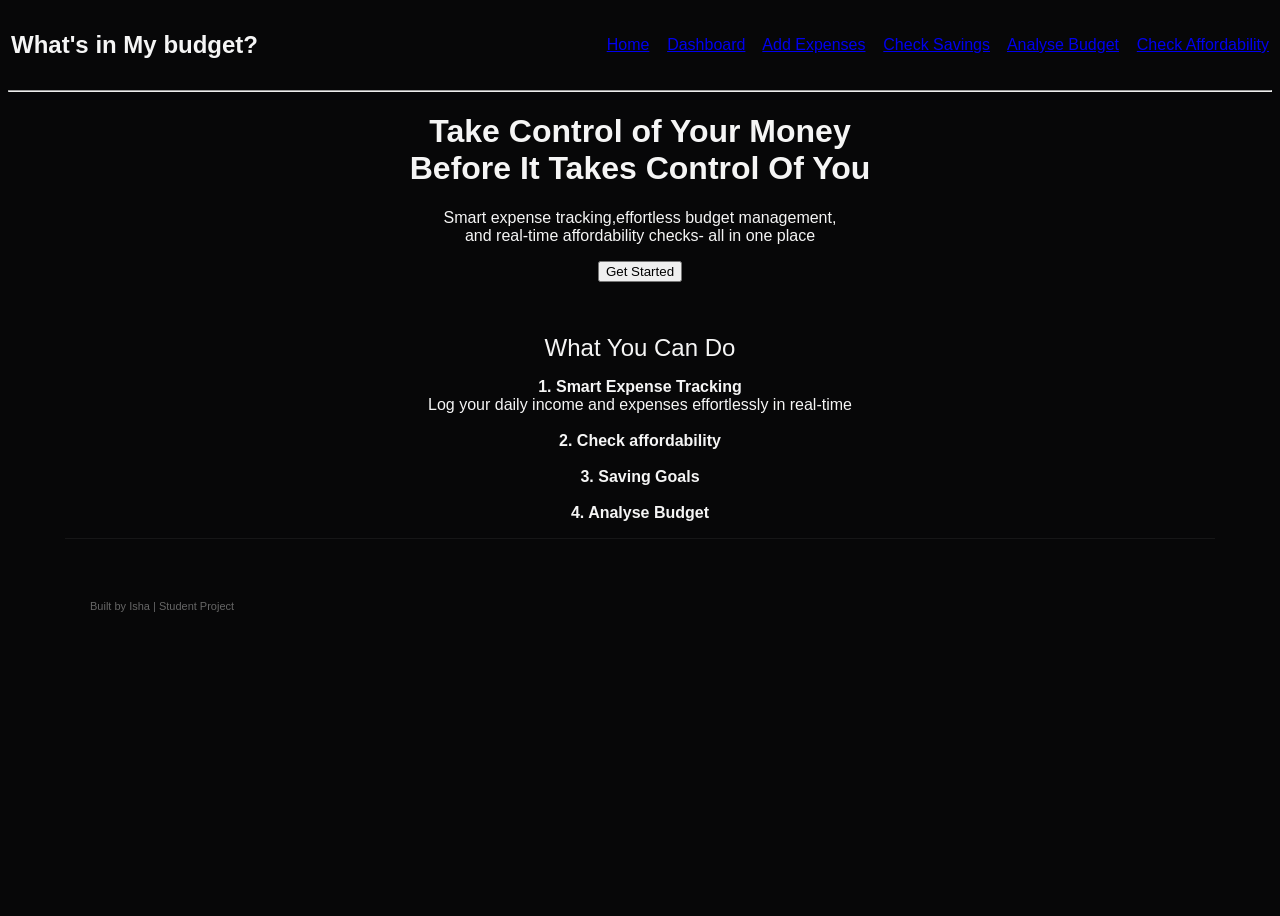
==== commit 2de498c4: "Refactor index.html for budget application layout" ====
--- a/index.html
+++ b/index.html
@@ -1,891 +1,77 @@
-```html
+
 <!DOCTYPE html>
-<html lang="en">
-
+<html>
 <head>
-
-  <meta charset="UTF-8">
-
-  <meta
-    name="viewport"
-    content="width=device-width, initial-scale=1.0"
-  >
-
-  <title>ResumeIQ — AI Resume Reviewer</title>
-
-  <meta
-    name="description"
-    content="AI-powered resume reviewer that finds mistakes, ATS issues and gives actionable improvements."
-  >
-
-  <link rel="preconnect" href="https://fonts.googleapis.com">
-
-  <link
-    rel="preconnect"
-    href="https://fonts.gstatic.com"
-    crossorigin
-  >
-
-  <link
-    href="https://fonts.googleapis.com/css2?family=Inter:wght@400;500;600;700;800&display=swap"
-    rel="stylesheet"
-  >
-
-  <link rel="stylesheet" href="style.css">
-
+    <title>What's in my budget?</title>
+    <link rel="stylesheet" href="style.css">
 </head>
-
 
 <body>
 
+    <!-- Navigation Bar -->
+  <table width="100%">
+    <tr>
+      <td><h2>What's in My budget?</h2></td>
+      <td align="right">
+        <a href="index.html">Home</a>   
+        <a href="dashboard.html">Dashboard</a>   
+        <a href="add-expense.html">Add Expenses</a>   
+        <a href="saving-goals.html">Check Savings</a>   
+        <a href="budget-analysis.html">Analyse Budget</a>   
+        <a href="check-affordability.html">Check Affordability</a>
+      </td>
+    </tr>
+  </table>
 
-<!-- BACKGROUND -->
+  <hr>
 
-<div class="background">
+    <h1 align="center">
+        <strong>
+            Take Control of Your Money<br>
+            Before It Takes Control Of You
+        </strong>
+    </h1>
 
-  <div class="orb orb-1"></div>
-
-  <div class="orb orb-2"></div>
-
-  <div class="grid"></div>
-
-</div>
-
-
-
-<!-- NAVBAR -->
-
-<nav class="navbar">
-
-  <div class="logo">
-
-    <span class="logo-icon">R</span>
-
-    <span>
-      Resume<span>IQ</span>
-    </span>
-
-  </div>
-
-
-  <div class="nav-links">
-
-    <a href="#how">
-      How it works
-    </a>
-
-    <a href="#features">
-      Features
-    </a>
-
-  </div>
-
-
-  <button
-    class="nav-btn"
-    onclick="scrollToUpload()"
-  >
-    Analyze Resume
-  </button>
-
-</nav>
-
-
-
-<main>
-
-
-<!-- HERO -->
-
-<section class="hero">
-
-  <div class="badge">
-
-    <span class="pulse"></span>
-
-    AI-powered resume analysis
-
-  </div>
-
-
-  <h1>
-
-    Make your resume
-
-    <span>
-      impossible to ignore.
-    </span>
-
-  </h1>
-
-
-  <p class="hero-text">
-
-    Upload your CV and discover mistakes,
-    ATS issues, skill gaps and better ways
-    to present your experience.
-
-  </p>
-
-
-  <button
-    class="hero-btn"
-    onclick="scrollToUpload()"
-  >
-
-    Analyze My Resume
-
-    <span>→</span>
-
-  </button>
-
-
-  <div class="trust">
-
-    <span>✓</span>
-    Free analysis
-
-    <span>✓</span>
-    No signup required
-
-    <span>✓</span>
-    PDF & DOCX
-
-  </div>
-
-</section>
-
-
-
-<!-- UPLOAD -->
-
-<section
-  class="upload-section"
-  id="upload"
->
-
-  <div class="section-label">
-    01 — UPLOAD
-  </div>
-
-
-  <h2>
-    Let's inspect your resume.
-  </h2>
-
-
-  <p class="section-subtitle">
-
-    Drop your resume below and we'll look
-    for the things recruiters and ATS
-    systems may notice.
-
-  </p>
-
-
-
-  <!-- UPLOAD BOX -->
-
-  <div
-    class="upload-box"
-    id="dropZone"
-  >
-
-    <!-- IMPORTANT:
-         DO NOT REMOVE THIS INPUT -->
-
-    <input
-      type="file"
-      id="resumeInput"
-      accept=".pdf,.doc,.docx,.txt"
-      hidden
-    >
-
-
-    <div class="upload-icon">
-      ↑
-    </div>
-
-
-    <h3>
-      Drop your resume here
-    </h3>
-
-
-    <p>
-      or
-      <span>browse files</span>
+    <p align="center">
+        Smart expense tracking,effortless budget management,
+        <br>
+        and real-time affordability checks- all in one place
     </p>
 
+    <center>
+        <button onclick="window.location.href='dashboard.html'">
+            Get Started
+        </button>
+    </center>
 
-    <small>
-      PDF, DOC, DOCX or TXT · Maximum 10MB
-    </small>
+    <br><br>
 
-  </div>
+    <p align="center">
+        <font size="5">What You Can Do</font>
+    </p>
 
+    <p align="center">
+        <strong>1. Smart Expense Tracking</strong>
+        <br>
+        Log your daily income and expenses effortlessly in real-time
 
+        <br><br>
 
-  <!-- FILE PREVIEW -->
+        <strong>2. Check affordability</strong>
 
-  <div
-    class="file-preview"
-    id="filePreview"
-  >
+        <br><br>
 
-    <div class="file-icon">
-      📄
-    </div>
+        <strong>3. Saving Goals</strong>
 
+        <br><br>
 
-    <div class="file-info">
+        <strong>4. Analyse Budget</strong>
+    </p>
 
-      <strong id="fileName">
-        resume.pdf
-      </strong>
-
-      <span id="fileSize">
-        0 KB
-      </span>
-
-    </div>
-
-
-    <button
-      type="button"
-      onclick="removeFile(event)"
-      aria-label="Remove file"
-    >
-      ×
-    </button>
-
-  </div>
-
-
-
-  <!-- ANALYZE -->
-
-  <button
-    type="button"
-    class="analyze-btn"
-    id="analyzeBtn"
-    onclick="analyzeResume()"
-  >
-
-    Analyze Resume
-
-    <span>✦</span>
-
-  </button>
-
-</section>
-
-
-
-<!-- RESULTS -->
-
-<section
-  class="results"
-  id="results"
->
-
-  <div class="section-label">
-    02 — ANALYSIS
-  </div>
-
-
-  <div class="results-header">
-
-    <div>
-
-      <h2>
-        Your resume report.
-      </h2>
-
-      <p>
-        Here's what we found.
-        Fix the highlighted issues
-        to make your resume stronger.
-      </p>
-
-    </div>
-
-
-    <div class="score-card">
-
-      <div class="score-circle">
-
-        <span id="score">
-          74
-        </span>
-
-      </div>
-
-
-      <div>
-
-        <small>
-          Resume Score
-        </small>
-
-        <strong>
-          / 100
-        </strong>
-
-      </div>
-
-    </div>
-
-  </div>
-
-
-
-  <!-- STATS -->
-
-  <div class="stats">
-
-    <div class="stat">
-
-      <span class="stat-number red">
-        3
-      </span>
-
-      <span>
-        Critical issues
-      </span>
-
-    </div>
-
-
-    <div class="stat">
-
-      <span class="stat-number yellow">
-        5
-      </span>
-
-      <span>
-        Improvements
-      </span>
-
-    </div>
-
-
-    <div class="stat">
-
-      <span class="stat-number green">
-        12
-      </span>
-
-      <span>
-        Things done well
-      </span>
-
-    </div>
-
-  </div>
-
-
-
-  <!-- ISSUE 1 -->
-
-  <div class="issue-list">
-
-
-    <div class="issue critical">
-
-      <div class="issue-top">
-
-        <div class="issue-title">
-
-          <span class="issue-dot"></span>
-
-          Education ↔ Experience mismatch
-
-        </div>
-
-
-        <span class="tag critical-tag">
-          Review
-        </span>
-
-      </div>
-
-
-      <div class="issue-body">
-
-        <p>
-
-          Your resume shows a
-          <strong>
-            B.Sc. Computer Science
-          </strong>
-
-          education, while one internship
-          appears focused on
-          <strong>
-            B.Com/accounting-related work
-          </strong>.
-
-        </p>
-
-
-        <div class="notice">
-
-          <strong>
-            Why this matters
-          </strong>
-
-          <span>
-
-            The experience isn't necessarily
-            wrong, but the connection to your
-            target CS profile isn't obvious.
-
-          </span>
-
-        </div>
-
-
-        <div class="suggestion">
-
-          <div class="suggestion-title">
-            ✦ Suggested improvement
-          </div>
-
-
-          <p>
-
-            Highlight transferable skills such
-            as data handling, Excel, analytics,
-            automation or reporting.
-
-          </p>
-
-
-          <button
-            type="button"
-            class="fix-btn"
-          >
-            Apply suggestion →
-          </button>
-
-        </div>
-
-      </div>
-
-    </div>
-
-
-
-    <!-- ISSUE 2 -->
-
-    <div class="issue warning">
-
-      <div class="issue-top">
-
-        <div class="issue-title">
-
-          <span class="issue-dot"></span>
-
-          Skills aren't fully supported
-
-        </div>
-
-
-        <span class="tag warning-tag">
-          Improve
-        </span>
-
-      </div>
-
-
-      <div class="issue-body">
-
-        <p>
-
-          Some skills mentioned in your
-          experience aren't visible in your
-          main Skills section.
-
-        </p>
-
-
-        <div class="chips">
-
-          <span>
-            Microsoft Excel
-          </span>
-
-          <span>
-            Data Analysis
-          </span>
-
-          <span>
-            Reporting
-          </span>
-
-        </div>
-
-      </div>
-
-    </div>
-
-
-
-    <!-- ISSUE 3 -->
-
-    <div class="issue warning">
-
-      <div class="issue-top">
-
-        <div class="issue-title">
-
-          <span class="issue-dot"></span>
-
-          Experience descriptions are too generic
-
-        </div>
-
-
-        <span class="tag warning-tag">
-          Improve
-        </span>
-
-      </div>
-
-
-      <div class="issue-body">
-
-        <div class="comparison">
-
-
-          <div>
-
-            <label>
-              BEFORE
-            </label>
-
-            <p>
-              "Worked on various tasks
-              and helped the team."
-            </p>
-
-          </div>
-
-
-          <div class="arrow">
-            →
-          </div>
-
-
-          <div>
-
-            <label>
-              AFTER
-            </label>
-
-            <p>
-
-              "Organized and analyzed
-              operational data, improving
-              reporting accuracy and
-              workflow efficiency."
-
-            </p>
-
-          </div>
-
-
-        </div>
-
-      </div>
-
-    </div>
-
-
-
-    <!-- GOOD -->
-
-    <div class="issue good">
-
-      <div class="issue-top">
-
-        <div class="issue-title">
-
-          <span class="issue-dot"></span>
-
-          Contact information is clear
-
-        </div>
-
-
-        <span class="tag good-tag">
-          Good
-        </span>
-
-      </div>
-
-
-      <div class="issue-body">
-
-        <p>
-
-          Your email, phone number and
-          professional links are easy to identify.
-
-        </p>
-
-      </div>
-
-    </div>
-
-
-  </div>
-
-</section>
-
-
-
-<!-- FEATURES -->
-
-<section
-  class="features"
-  id="features"
->
-
-  <div class="section-label">
-    03 — FEATURES
-  </div>
-
-
-  <h2>
-    More than a spell checker.
-  </h2>
-
-
-  <div class="feature-grid">
-
-
-    <div class="feature-card">
-
-      <div class="feature-icon">
-        ⌁
-      </div>
-
-      <h3>
-        ATS Analysis
-      </h3>
-
-      <p>
-
-        Identify formatting and keyword
-        issues that can affect applicant
-        tracking systems.
-
-      </p>
-
-    </div>
-
-
-
-    <div class="feature-card">
-
-      <div class="feature-icon">
-        ◎
-      </div>
-
-      <h3>
-        Profile Match
-      </h3>
-
-      <p>
-
-        Compare education, experience,
-        skills and projects to identify
-        inconsistencies.
-
-      </p>
-
-    </div>
-
-
-
-    <div class="feature-card">
-
-      <div class="feature-icon">
-        ✦
-      </div>
-
-      <h3>
-        Smart Rewriting
-      </h3>
-
-      <p>
-
-        Turn weak descriptions into concise,
-        achievement-focused resume bullets.
-
-      </p>
-
-    </div>
-
-
-
-    <div class="feature-card">
-
-      <div class="feature-icon">
-        ✓
-      </div>
-
-      <h3>
-        Grammar Check
-      </h3>
-
-      <p>
-
-        Find spelling, grammar, tense and
-        wording issues throughout your CV.
-
-      </p>
-
-    </div>
-
-
-  </div>
-
-</section>
-
-
-
-<!-- HOW IT WORKS -->
-
-<section
-  class="how"
-  id="how"
->
-
-  <div class="section-label">
-    04 — HOW IT WORKS
-  </div>
-
-
-  <h2>
-    Three steps. One stronger CV.
-  </h2>
-
-
-  <div class="steps">
-
-
-    <div class="step">
-
-      <span>
-        01
-      </span>
-
-      <h3>
-        Upload
-      </h3>
-
-      <p>
-        Upload your existing resume.
-      </p>
-
-    </div>
-
-
-
-    <div class="step">
-
-      <span>
-        02
-      </span>
-
-      <h3>
-        Analyze
-      </h3>
-
-      <p>
-        Our reviewer scans your content.
-      </p>
-
-    </div>
-
-
-
-    <div class="step">
-
-      <span>
-        03
-      </span>
-
-      <h3>
-        Improve
-      </h3>
-
-      <p>
-        Fix issues with actionable suggestions.
-      </p>
-
-    </div>
-
-
-  </div>
-
-</section>
-
-
-</main>
-
-
-
-<!-- FOOTER -->
-
-<footer>
-
-  <div class="logo">
-
-    <span class="logo-icon">
-      R
-    </span>
-
-    <span>
-      Resume<span>IQ</span>
-    </span>
-
-  </div>
-
-
-  <p>
-    Build a resume that gets noticed.
-  </p>
-
-
-  <span class="copyright">
-    © 2026 ResumeIQ
-  </span>
-
-</footer>
-
-
-
-<!-- TOAST -->
-
-<div
-  class="toast"
-  id="toast"
->
-  Resume selected successfully.
-</div>
-
-
-
-<!-- JAVASCRIPT -->
+    <footer>
+        <p>Built by Isha | Student Project</p>
+    </footer>
 
 <script src="script.js"></script>
-
-
 </body>
-
 </html>
-```
